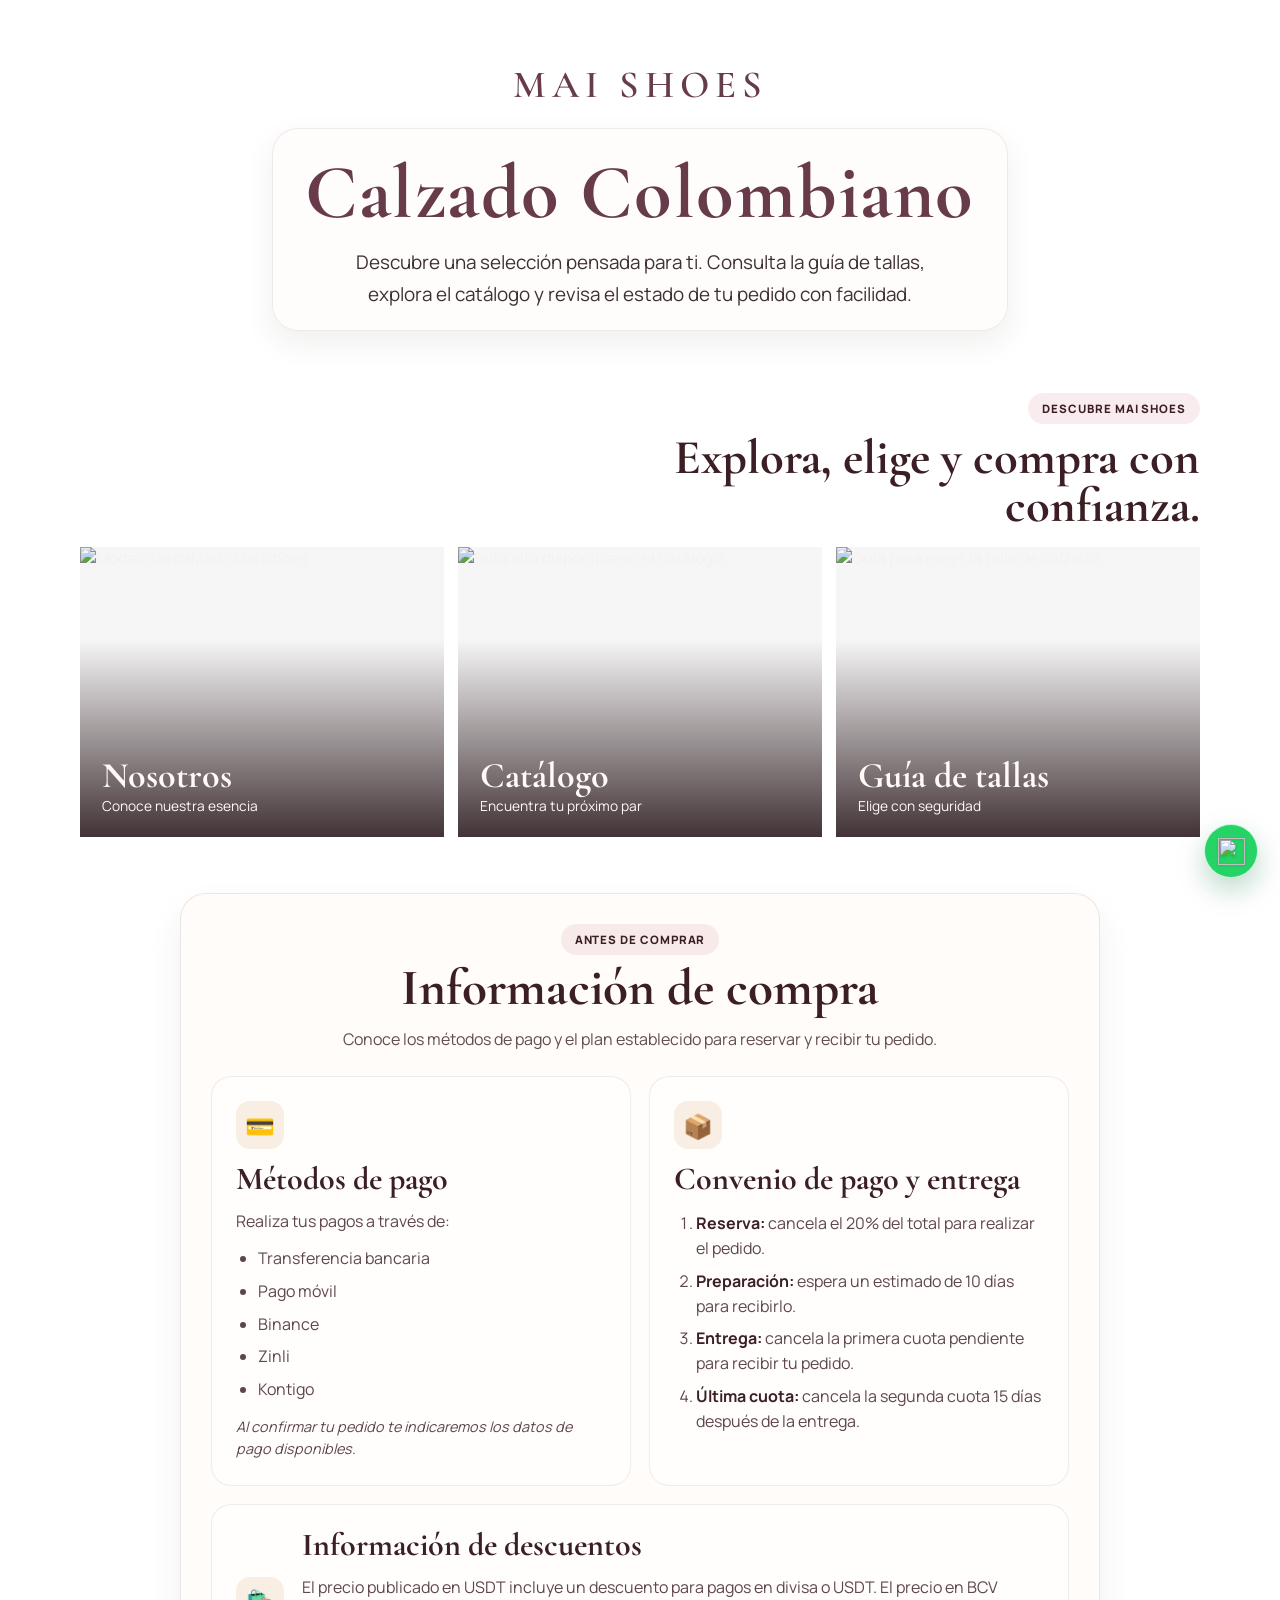
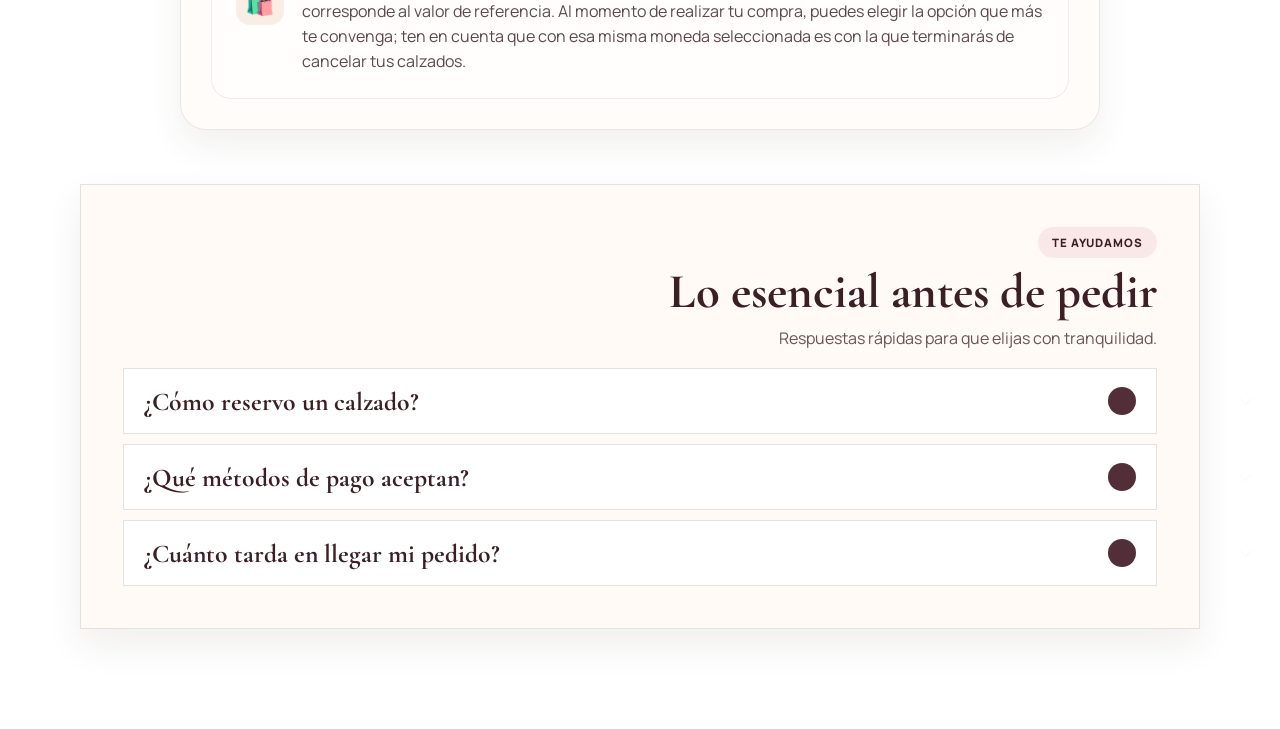
==== index.html @ 78ba7b3e "se agrego otras seccion" ====
<!DOCTYPE html>
<html lang="es">
  <head>
    <meta charset="UTF-8" />
    <meta name="viewport" content="width=device-width, initial-scale=1.0" />
    <title>MaiShoes</title> 
    <link rel="icon" href="logo.png" type="image/png">
    <meta name="description" content="Catálogo elegante de tacones y zapatillas de dama." />
    <link rel="preconnect" href="https://fonts.googleapis.com" />
    <link rel="preconnect" href="https://fonts.gstatic.com" crossorigin />
    <link href="https://fonts.googleapis.com/css2?family=Cormorant+Garamond:wght@500;600;700&family=Manrope:wght@400;500;600;700&display=swap" rel="stylesheet" />
    <link rel="stylesheet" href="sytle.css" />
    <!-- Google Analytics -->
    <script async src="https://www.googletagmanager.com/gtag/js?id=G-YP39BJCR0T"></script>
    <script>
      window.dataLayer = window.dataLayer || [];
      function gtag(){dataLayer.push(arguments);}
      gtag('js', new Date());
      gtag('config', 'G-YP39BJCR0T');
    </script>
  </head>
  <body class="landing-body">
    <div class="landing-shell">
      <header class="topbar">
        <div class="brand">Mai Shoes</div>
      </header>

      <main class="home-main">
        <section class="hero-panel">
          <h1>Calzado Colombiano</h1>
          <p class="hero-copy">
            Descubre una selección pensada para ti. Consulta la guía de tallas, explora el catálogo
            y revisa el estado de tu pedido con facilidad.</p>
        </section>

        <section class="home-carousel-section" aria-labelledby="home-carousel-title">
          <div class="home-carousel-heading">
            <p class="eyebrow">Descubre Mai Shoes</p>
            <h2 id="home-carousel-title">Explora, elige y compra con confianza.</h2>
          </div>
          <div class="home-carousel" aria-label="Secciones principales">
            <a class="carousel-slide carousel-about" href="informacion.html">
              <img src="img/modelo-rihana-negra.jpg" alt="Modelo de calzado Mai Shoes" loading="lazy" />
              <span class="carousel-slide-content"><strong>Nosotros</strong><em>Conoce nuestra esencia</em></span>
            </a>
            <a class="carousel-slide carousel-catalog" href="catalogo.html">
              <img src="img/bota-alta-vino.jpg" alt="Bota alta disponible en el catálogo" loading="lazy" />
              <span class="carousel-slide-content"><strong>Catálogo</strong><em>Encuentra tu próximo par</em></span>
            </a>
            <a class="carousel-slide carousel-guide" href="guia-tallas.html">
              <img src="paso_1.jpg" alt="Guía para elegir la talla de calzado" loading="lazy" />
              <span class="carousel-slide-content"><strong>Guía de tallas</strong><em>Elige con seguridad</em></span>
            </a>
          </div>
        </section>

        <section class="purchase-info" aria-labelledby="purchase-info-title">
          <div class="purchase-info-heading">
            <p class="eyebrow">Antes de comprar</p>
            <h2 id="purchase-info-title">Información de compra</h2>
            <p>Conoce los métodos de pago y el plan establecido para reservar y recibir tu pedido.</p>
          </div>

          <div class="purchase-info-grid">
            <article class="purchase-info-card">
              <div class="info-icon" aria-hidden="true">💳</div>
              <h3>Métodos de pago</h3>
              <p>Realiza tus pagos a través de:</p>
              <ul>
                <li>Transferencia bancaria</li>
                <li>Pago móvil</li>
                <li>Binance</li>
                <li>Zinli</li>
                <li>Kontigo</li>
              </ul>
              <p class="info-note">Al confirmar tu pedido te indicaremos los datos de pago disponibles.</p>
            </article>

            <article class="purchase-info-card payment-plan-card">
              <div class="info-icon" aria-hidden="true">📦</div>
              <h3>Convenio de pago y entrega</h3>
              <ol class="payment-steps">
                <li><strong>Reserva:</strong> cancela el 20% del total para realizar el pedido.</li>
                <li><strong>Preparación:</strong> espera un estimado de 10 días para recibirlo.</li>
                <li><strong>Entrega:</strong> cancela la primera cuota pendiente para recibir tu pedido.</li>
                <li><strong>Última cuota:</strong> cancela la segunda cuota 15 días después de la entrega.</li>
              </ol>
            </article>

            <article class="purchase-info-card discount-info-card">
              <div class="info-icon" aria-hidden="true">🛍️</div>
              <div>
                <h3>Información de descuentos</h3>
                <p>El precio publicado en USDT incluye un descuento para pagos en divisa o USDT. El precio en BCV corresponde al valor de referencia. Al momento de realizar tu compra, puedes elegir la opción que más te convenga; ten en cuenta que con esa misma moneda seleccionada es con la que terminarás de cancelar tus calzados. </p>
              </div>
            </article>
          </div>
        </section>

        <section class="faq-section" aria-labelledby="faq-title">
          <div class="faq-heading">
            <p class="eyebrow">Te ayudamos</p>
            <h2 id="faq-title">Lo esencial antes de pedir</h2>
            <p>Respuestas rápidas para que elijas con tranquilidad.</p>
          </div>
          <div class="faq-list">
            <details>
              <summary>¿Cómo reservo un calzado?</summary>
              <p>Selecciona el modelo, color y talla que prefieras. Para confirmar el pedido se realiza una reserva del 20% del total.</p>
            </details>
            <details>
              <summary>¿Qué métodos de pago aceptan?</summary>
              <p>Contamos con transferencia bancaria, pago móvil, Binance, Zinli y Kontigo. Al confirmar tu pedido recibirás los datos disponibles.</p>
            </details>
            <details>
              <summary>¿Cuánto tarda en llegar mi pedido?</summary>
              <p>La preparación tiene un tiempo estimado de 10 días. Te acompañaremos durante el proceso hasta coordinar la entrega.</p>
            </details>
          </div>
        </section>
        
      </main>
    </div>
    <button class="whatsapp-float" type="button" title="WhatsApp: botón de muestra" aria-label="WhatsApp, botón de muestra"><img src="https://cdn.simpleicons.org/whatsapp/ffffff" alt="" /></button>
  </body>
</html>
---- sytle.css ----
:root {
  --primary: #1f3b4d;
  --text: #232323;
  --muted: #646464;
  --shadow: 0 18px 40px rgba(24, 32, 41, 0.08);
  --danger: #b91c1c;
}

* {
  box-sizing: border-box;
}

body {
  margin: 0;
  font-family: Arial, Helvetica, sans-serif;
  background: linear-gradient(180deg, #f8f4ef 0%, #f1e8de 100%);
  color: var(--text);
  position: relative;
}

.landing-body {
  background-image: url('fondo.jpg');
  background-repeat: repeat;
  background-size: 100% auto;
  background-attachment: fixed;
}

img {
  max-width: 100%;
  display: block;
}

button,
input,
textarea {
  font: inherit;
}

.catalog-shell,
.landing-page,
.landing-shell {
  max-width: 1400px;
  margin: 0 auto;
  padding: 32px 20px 60px;
  position: relative;
  z-index: 1;
}

.topbar {
  display: flex;
  justify-content: center;
  align-items: center;
  padding: 30px 20px 10px;
}

.brand {
  font-family: 'Cormorant Garamond', serif;
  font-size: clamp(2.1rem, 3vw, 3rem);
  letter-spacing: 0.08em;
  color: var(--primary);
  text-transform: uppercase;
}

.home-main {
  display: flex;
  flex-direction: column;
  align-items: center;
  padding: 10px 20px 40px;
}

.hero-panel {
  max-width: 760px;
  text-align: center;
  margin-bottom: 18px;
  padding: 28px 32px 20px;
  background: rgba(255, 250, 246, 0.48);
  border: 1px solid rgba(124, 89, 82, 0.12);
  border-radius: 26px;
  backdrop-filter: blur(2px);
  box-shadow: 0 12px 30px rgba(70, 49, 41, 0.08);
}

.eyebrow {
  display: inline-block;
  margin: 0 0 10px;
  padding: 8px 16px;
  border-radius: 999px;
  background: rgba(215, 168, 110, 0.16);
  color: var(--primary);
  font-size: 0.72rem;
  letter-spacing: 0.08em;
  text-transform: uppercase;
  font-weight: 700;
}

.hero-panel h1 {
  margin: 0;
  font-family: 'Cormorant Garamond', serif;
  font-size: clamp(3rem, 6vw, 5rem);
  line-height: 0.95;
  letter-spacing: 0.02em;
  color: #3b1f24;
  text-shadow: 0 2px 10px rgba(255, 255, 255, 0.5);
}

.hero-copy {
  margin: 16px auto 0;
  max-width: 620px;
  font-size: 1.18rem;
  line-height: 1.7;
  color: rgba(42, 25, 27, 0.9);
  text-shadow: 0 1px 7px rgba(255, 255, 255, 0.55);
}

.home-carousel-section,
.faq-section {
  width: min(100%, 1120px);
  margin-top: 44px;
}

.home-carousel-heading,
.faq-heading {
  display: flex;
  align-items: flex-end;
  flex-direction: column;
  gap: 10px;
  margin-bottom: 18px;
}

.home-carousel-heading .eyebrow,
.faq-heading .eyebrow {
  margin-bottom: 0;
  align-self: flex-end;
  text-align: right;
}

.home-carousel-heading h2,
.faq-heading h2 {
  margin: 0;
  color: #3b1f24;
  font-family: 'Cormorant Garamond', serif;
  font-size: clamp(2rem, 3.8vw, 3.25rem);
  line-height: 0.98;
  text-align: right;
  max-width: 610px;
}

.home-carousel {
  display: grid;
  grid-auto-columns: minmax(280px, 1fr);
  grid-auto-flow: column;
  gap: 14px;
  overflow-x: auto;
  overscroll-behavior-inline: contain;
  padding-bottom: 10px;
  scroll-snap-type: inline mandatory;
  scrollbar-width: thin;
  scrollbar-color: #8d6265 transparent;
}

.carousel-slide {
  position: relative;
  min-height: 290px;
  overflow: hidden;
  color: #fffaf6;
  scroll-snap-align: start;
  text-decoration: none;
}

.carousel-slide::after {
  position: absolute;
  inset: 0;
  background: linear-gradient(0deg, rgba(34, 17, 21, 0.86), rgba(34, 17, 21, 0.04) 68%);
  content: "";
}

.carousel-slide img {
  width: 100%;
  height: 100%;
  position: absolute;
  inset: 0;
  object-fit: cover;
  transition: transform 0.35s ease;
}

.carousel-slide:hover img {
  transform: scale(1.05);
}

.carousel-slide-content {
  position: absolute;
  right: 22px;
  bottom: 22px;
  left: 22px;
  z-index: 1;
  display: grid;
  gap: 4px;
}

.carousel-slide-content small {
  color: #edc8c4;
  font-size: 0.72rem;
  font-weight: 700;
  letter-spacing: 0.12em;
}

.carousel-slide-content strong {
  font-family: 'Cormorant Garamond', serif;
  font-size: 2.25rem;
  line-height: 0.9;
}

.carousel-slide-content em {
  font-size: 0.86rem;
  font-style: normal;
}

.home-grid {
  display: grid;
  grid-template-columns: repeat(2, minmax(240px, 340px));
  gap: 30px;
  justify-content: center;
  align-items: stretch;
  width: 100%;
  margin-top: 18px;
}

.home-card {
  display: flex;
  flex-direction: column;
  justify-content: center;
  align-items: center;
  text-align: center;
  min-height: 360px;
  padding: 34px 24px;
  border-radius: 30px;
  border: 1px solid rgba(92, 74, 67, 0.1);
  box-shadow: 0 18px 36px rgba(73, 52, 39, 0.08);
  color: #3b1f24;
  text-decoration: none;
  transition: transform 0.22s ease, box-shadow 0.22s ease, border-color 0.22s ease;
  position: relative;
  overflow: hidden;
}

.home-card:hover {
  transform: translateY(-3px);
  box-shadow: 0 18px 38px rgba(73, 52, 39, 0.12);
  border-color: rgba(92, 74, 67, 0.18);
}

.home-card::before {
  content: "";
  position: absolute;
  inset: 0;
  background: linear-gradient(180deg, rgba(255,255,255,0.16), rgba(255,255,255,0.02));
}

.home-card > * {
  position: relative;
  z-index: 1;
}

.catalog-card {
  background: linear-gradient(135deg, rgba(244, 232, 220, 0.9), rgba(252, 247, 243, 0.95));
}

.guide-card {
  background: linear-gradient(135deg, rgba(245, 220, 222, 0.96), rgba(230, 201, 200, 0.94));
  border-color: rgba(59, 31, 36, 0.18);
  box-shadow: 0 18px 36px rgba(59, 31, 36, 0.1);
}

.card-art {
  width: 82px;
  height: 82px;
  display: grid;
  place-items: center;
  border-radius: 20px;
  margin-bottom: 18px;
  background: rgba(255, 255, 255, 0.52);
  border: 1px solid rgba(59, 31, 36, 0.12);
  font-size: 2.8rem;
  line-height: 1;
  color: #3b1f24;
}

.home-card.guide-card,
.home-card.guide-card h2,
.home-card.guide-card p,
.home-card.guide-card .card-art {
  color: #3b1f24;
}

.home-card h2 {
  margin: 0;
  font-size: clamp(2.2rem, 3vw, 3.2rem);
  line-height: 1.05;
  font-family: 'Cormorant Garamond', serif;
  letter-spacing: 0.04em;
  text-align: center;
  color: #3b1f24;
}

.home-card p {
  margin: 12px 0 0;
  max-width: 240px;
  font-size: 1.02rem;
  line-height: 1.6;
  color: rgba(59, 31, 36, 0.82);
  text-shadow: 0 1px 3px rgba(255, 255, 255, 0.35);
}

.purchase-info {
  width: min(100%, 920px);
  margin-top: 46px;
  padding: 30px;
  border: 1px solid rgba(92, 74, 67, 0.12);
  border-radius: 26px;
  background: rgba(255, 250, 246, 0.58);
  box-shadow: 0 16px 34px rgba(73, 52, 39, 0.07);
}

.faq-section {
  margin-top: 54px;
  padding: clamp(24px, 4vw, 42px);
  background: #fffaf6;
  border: 1px solid rgba(59, 31, 36, 0.12);
  box-shadow: 0 16px 34px rgba(73, 52, 39, 0.08);
}

.faq-heading {
  align-items: flex-end;
}

.faq-heading > p:last-child {
  max-width: 610px;
  margin: 0;
  text-align: right;
  color: rgba(59, 31, 36, 0.76);
  line-height: 1.55;
}

.faq-list {
  display: grid;
  gap: 10px;
}

.faq-list details {
  border: 1px solid rgba(59, 31, 36, 0.13);
  background: #fff;
  padding: 0 20px;
}

.faq-list summary {
  display: flex;
  align-items: center;
  justify-content: space-between;
  gap: 20px;
  cursor: pointer;
  color: #3b1f24;
  font-family: 'Cormorant Garamond', serif;
  font-size: clamp(1.35rem, 2vw, 1.7rem);
  font-weight: 700;
  list-style: none;
  min-height: 64px;
  padding: 14px 0;
}

.faq-list summary::-webkit-details-marker {
  display: none;
}

.faq-list summary::after {
  width: 28px;
  height: 28px;
  border-radius: 50%;
  background: #522f38;
  color: #fffaf6;
  content: "";
  flex: 0 0 28px;
  position: relative;
}

.faq-list summary::before {
  position: absolute;
  right: 30px;
  width: 7px;
  height: 7px;
  border-right: 2px solid #fffaf6;
  border-bottom: 2px solid #fffaf6;
  content: "";
  transform: translateY(-2px) rotate(45deg);
  transition: transform 0.2s ease;
}

.faq-list details[open] summary::before {
  transform: translateY(2px) rotate(225deg);
}

.faq-list p {
  max-width: 740px;
  margin: 0 42px 18px 0;
  color: rgba(59, 31, 36, 0.8);
  line-height: 1.65;
}

.purchase-info-heading {
  text-align: center;
}

.purchase-info-heading .eyebrow {
  margin-bottom: 8px;
}

.purchase-info-heading h2 {
  margin: 0;
  color: #3b1f24;
  font-family: 'Cormorant Garamond', serif;
  font-size: clamp(2.2rem, 4vw, 3.2rem);
  line-height: 1;
}

.purchase-info-heading > p:last-child {
  max-width: 620px;
  margin: 12px auto 0;
  color: rgba(59, 31, 36, 0.8);
  line-height: 1.6;
}

.purchase-info-grid {
  display: grid;
  grid-template-columns: repeat(2, minmax(0, 1fr));
  gap: 18px;
  margin-top: 24px;
}

.purchase-info-card {
  padding: 24px;
  border: 1px solid rgba(92, 74, 67, 0.1);
  border-radius: 20px;
  background: rgba(255, 255, 255, 0.65);
}

.discount-info-card {
  grid-column: 1 / -1;
  display: flex;
  align-items: center;
  gap: 18px;
  background: rgba(255, 255, 255, 0.65);
  border-color: rgba(92, 74, 67, 0.1);
}

.discount-info-card .info-icon {
  flex: 0 0 48px;
  margin-bottom: 0;
}

.info-icon {
  width: 48px;
  height: 48px;
  display: grid;
  place-items: center;
  margin-bottom: 14px;
  border-radius: 14px;
  background: rgba(215, 168, 110, 0.18);
  font-size: 1.5rem;
}

.purchase-info-card h3 {
  margin: 0;
  color: #3b1f24;
  font-family: 'Cormorant Garamond', serif;
  font-size: 2rem;
  line-height: 1;
}

.purchase-info-card p,
.purchase-info-card li {
  color: rgba(59, 31, 36, 0.82);
  line-height: 1.55;
}

.purchase-info-card p {
  margin: 14px 0 0;
}

.purchase-info-card ul,
.payment-steps {
  margin: 12px 0 0;
  padding-left: 22px;
}

.purchase-info-card li + li {
  margin-top: 8px;
}

.info-note {
  font-size: 0.9rem;
  font-style: italic;
}

.payment-steps {
  margin-top: 16px;
}

.payment-steps strong {
  color: #3b1f24;
}

@media (max-width: 640px) {
  .landing-shell {
    padding-top: 18px;
    padding-left: 16px;
    padding-right: 16px;
  }

  .topbar {
    padding-top: 12px;
  }

  .brand {
    font-size: clamp(1.8rem, 6vw, 2.4rem);
  }

  .hero-panel {
    margin-bottom: 12px;
    padding: 20px 16px 18px;
  }

  .hero-panel h1 {
    font-size: clamp(2.5rem, 11vw, 3.5rem);
  }

  .hero-copy {
    font-size: 0.98rem;
    line-height: 1.6;
  }

  .home-carousel-section,
  .faq-section {
    margin-top: 32px;
  }

  .home-carousel-heading,
  .faq-heading {
    align-items: flex-end;
    flex-direction: column;
  }

  .home-carousel-heading h2,
  .faq-heading h2 {
    text-align: right;
  }

  .faq-heading > p:last-child {
    text-align: right;
  }

  .faq-section {
    padding: 22px 16px;
  }

  .faq-list details {
    padding: 0 14px;
  }

  .home-carousel {
    grid-auto-columns: minmax(260px, 82vw);
  }

  .carousel-slide {
    min-height: 245px;
  }

  .home-grid {
    grid-template-columns: 1fr;
    gap: 18px;
  }

  .home-card {
    min-height: 260px;
    padding: 22px 18px;
  }

  .card-art {
    width: 66px;
    height: 66px;
    font-size: 2.1rem;
  }

  .home-card h2 {
    font-size: clamp(1.9rem, 7vw, 2.5rem);
  }

  .home-card p {
    max-width: 220px;
    font-size: 0.92rem;
  }

  .purchase-info {
    margin-top: 30px;
    padding: 22px 16px;
  }

  .purchase-info-grid {
    grid-template-columns: 1fr;
  }

  .purchase-info-card {
    padding: 20px;
  }

  .discount-info-card {
    display: block;
  }

  .discount-info-card .info-icon {
    margin-bottom: 14px;
  }
}

.detail-body {
  background: linear-gradient(180deg, #fdf6f2 0%, #f5ece5 100%);
  color: #2f1c22;
}

.detail-page {
  max-width: 1280px;
  margin: 0 auto;
  padding: 28px 22px 64px;
}

.detail-header {
  margin-bottom: 28px;
}

.detail-layout {
  display: grid;
  grid-template-columns: minmax(0, 1.2fr) minmax(360px, 0.9fr);
  gap: 26px;
  align-items: start;
}

.gallery-panel,
.detail-panel,
.info-card {
  background: rgba(255, 255, 255, 0.72);
  border: 1px solid rgba(77, 48, 53, 0.08);
  border-radius: 30px;
  box-shadow: 0 22px 48px rgba(74, 52, 43, 0.08);
}

.gallery-panel {
  padding: 24px;
}

.detail-kicker,
.mini-label,
.detail-badge {
  display: inline-flex;
  align-items: center;
  justify-content: center;
  padding: 7px 12px;
  border-radius: 999px;
  background: rgba(207, 132, 149, 0.12);
  color: #6b4048;
  font-size: 0.7rem;
  font-weight: 800;
  letter-spacing: 0.08em;
  text-transform: uppercase;
}

.main-image-wrap {
  margin-top: 18px;
  border-radius: 26px;
  overflow: hidden;
  border: 1px solid rgba(74, 52, 43, 0.08);
  background: linear-gradient(135deg, #f7e9e7 0%, #f0ede8 100%);
}

#mainImage {
  width: 100%;
  height: min(68vh, 660px);
  object-fit: cover;
  display: block;
}

.thumbs {
  display: grid;
  grid-template-columns: repeat(4, minmax(0, 1fr));
  gap: 12px;
  margin-top: 18px;
}

.thumb {
  padding: 0;
  border: 1px solid rgba(77, 48, 53, 0.12);
  background: rgba(255, 255, 255, 0.6);
  border-radius: 16px;
  overflow: hidden;
  cursor: pointer;
  transition: transform 0.2s ease, border-color 0.2s ease, box-shadow 0.2s ease;
}

.thumb:hover,
.thumb.active {
  transform: translateY(-2px);
  border-color: rgba(74, 52, 43, 0.4);
  box-shadow: 0 12px 22px rgba(74, 52, 43, 0.08);
}

.thumb img {
  width: 100%;
  height: 110px;
  object-fit: cover;
  display: block;
}

.detail-panel {
  padding: 26px 24px 22px;
}

.detail-side-top {
  display: flex;
  align-items: center;
  justify-content: space-between;
  gap: 12px;
  margin-bottom: 10px;
}

.detail-price-row {
  display: flex;
  align-items: center;
  gap: 10px;
  flex-wrap: wrap;
  justify-content: flex-end;
}

.price-tag {
  font-family: 'Cormorant Garamond', serif;
  font-size: clamp(2rem, 4vw, 3rem);
  line-height: 1;
  letter-spacing: 0.02em;
  color: #2f1c22;
}

.fit-pill {
  display: inline-flex;
  align-items: center;
  padding: 8px 12px;
  border-radius: 999px;
  background: rgba(84, 109, 122, 0.08);
  color: #304a57;
  font-size: 0.72rem;
  font-weight: 800;
  letter-spacing: 0.06em;
  text-transform: uppercase;
}

.detail-panel h1 {
  margin: 16px 0 0;
  font-family: 'Cormorant Garamond', serif;
  font-size: clamp(2.6rem, 5vw, 4rem);
  line-height: 0.95;
  letter-spacing: 0.02em;
  color: #3b1f24;
}

.detail-summary {
  margin: 16px 0 18px;
  color: #5f3741;
  line-height: 1.7;
  font-size: 1.02rem;
}

.detail-specs {
  display: grid;
  grid-template-columns: repeat(2, minmax(0, 1fr));
  gap: 10px;
  margin: 0 0 18px;
}

.spec-item {
  display: grid;
  gap: 6px;
  padding: 12px 14px;
  border-radius: 16px;
  background: linear-gradient(180deg, rgba(253, 248, 246, 0.96), rgba(247, 236, 229, 0.92));
  border: 1px solid rgba(67, 46, 49, 0.08);
}

.spec-item span {
  color: #7a5562;
  font-size: 0.68rem;
  font-weight: 800;
  letter-spacing: 0.08em;
  text-transform: uppercase;
}

.spec-item strong {
  color: #301f25;
  font-size: 0.96rem;
  font-weight: 700;
}

.detail-group {
  margin-top: 22px;
}

.detail-group h2 {
  margin: 0 0 12px;
  font-family: 'Cormorant Garamond', serif;
  font-size: clamp(1.7rem, 2.4vw, 2.2rem);
  line-height: 1.1;
  color: #3b1f24;
}

.compact-group {
  margin-top: 18px;
}

.availability {
  margin: 0;
  padding: 10px 12px;
  border-radius: 12px;
  background: rgba(84, 109, 122, 0.06);
  color: #385566;
  font-weight: 700;
}

.chip-list {
  display: flex;
  flex-wrap: wrap;
  gap: 10px;
}

.chip {
  border: 1px solid rgba(74, 52, 43, 0.12);
  background: rgba(255, 255, 255, 0.7);
  color: #312225;
  border-radius: 999px;
  padding: 9px 14px;
  font-weight: 800;
  cursor: pointer;
  transition: all 0.2s ease;
}

.chip.selected {
  background: rgba(212, 157, 168, 0.18);
  border-color: rgba(59, 31, 36, 0.25);
  box-shadow: inset 0 0 0 1px rgba(59, 31, 36, 0.05);
}

.color-chip {
  width: 34px;
  height: 34px;
  min-width: 34px;
  border-radius: 50%;
  padding: 0;
  border-width: 3px;
  box-shadow: 0 0 0 1px rgba(15, 23, 42, 0.14);
}

.detail-actions {
  display: flex;
  flex-wrap: wrap;
  gap: 12px;
  margin-top: 24px;
}

.button {
  display: inline-flex;
  align-items: center;
  justify-content: center;
  min-height: 48px;
  border: none;
  border-radius: 14px;
  font-weight: 800;
  text-decoration: none;
  cursor: pointer;
  transition: transform 0.18s ease, box-shadow 0.18s ease;
}

.button:hover {
  transform: translateY(-1px);
}

.button.primary {
  flex: 1;
  background: linear-gradient(135deg, #3a1d27 0%, #563341 100%);
  color: white;
  box-shadow: 0 16px 28px rgba(58, 29, 39, 0.18);
}

.button.ghost {
  flex: 0.9;
  background: rgba(255, 255, 255, 0.9);
  color: #3b1f24;
  border: 1px solid rgba(59, 31, 36, 0.12);
}

.detail-bottom {
  display: grid;
  grid-template-columns: repeat(3, minmax(0, 1fr));
  gap: 18px;
  margin-top: 26px;
}

.info-card {
  padding: 22px 20px;
}

.info-card-featured {
  background: linear-gradient(135deg, rgba(255,255,255,0.82), rgba(248, 232, 237, 0.78));
}

.info-card h3 {
  margin: 12px 0 10px;
  font-family: 'Cormorant Garamond', serif;
  font-size: clamp(1.8rem, 3vw, 2.6rem);
  line-height: 1.05;
  color: #3b1f24;
}

.info-card p {
  margin: 0;
  color: #5b3b42;
  line-height: 1.7;
}

.catalog-body {
  background: linear-gradient(180deg, #f9f3ee 0%, #f1e7dc 100%);
  color: var(--text);
}

.catalog-page {
  max-width: 1380px;
  margin: 0 auto;
  padding: 24px 20px 60px;
}

.catalog-header {
  display: flex;
  flex-direction: column;
  align-items: center;
  gap: 14px;
  margin-bottom: 28px;
}

.brand-inline {
  font-family: 'Cormorant Garamond', serif;
  font-size: clamp(2.1rem, 4vw, 3.1rem);
  letter-spacing: 0.08em;
  color: var(--primary);
  text-transform: uppercase;
}

.top-nav {
  display: flex;
  justify-content: center;
  flex-wrap: wrap;
  gap: 14px;
  padding: 10px 18px;
  border-radius: 999px;
  background: rgba(255, 255, 255, 0.7);
  border: 1px solid rgba(31, 59, 77, 0.08);
  box-shadow: 0 10px 24px rgba(31, 59, 77, 0.06);
}

.top-nav a {
  text-decoration: none;
  color: var(--primary);
  font-weight: 700;
  padding: 6px 12px;
  border-radius: 999px;
  transition: background 0.2s ease;
}

.top-nav a:hover,
.top-nav a.active {
  background: rgba(31, 59, 77, 0.08);
}

.catalog-title-wrap {
  text-align: center;
}

.eyebrow {
  display: inline-block;
  background: rgba(215, 168, 110, 0.16);
  color: var(--primary);
  padding: 8px 14px;
  border-radius: 999px;
  font-size: 0.72rem;
  letter-spacing: 0.08em;
  text-transform: uppercase;
  font-weight: 700;
}

h1 {
  margin: 18px 0 2px;
  color: var(--primary);
  font-size: clamp(2.2rem, 4vw, 3.6rem);
}

.catalog-layout {
  display: grid;
  grid-template-columns: minmax(0, 1.7fr) minmax(300px, 0.95fr);
  gap: 24px;
}

.catalog-panel,
.summary-box,
.guide-card,
.hero-box {
  background: rgba(255, 255, 255, 0.78);
  border: 1px solid rgba(31, 59, 77, 0.08);
  border-radius: 24px;
  box-shadow: var(--shadow);
}

.catalog-panel {
  padding: 20px;
}

.toolbar {
  display: flex;
  justify-content: space-between;
  align-items: end;
  gap: 18px;
  background: rgba(31, 59, 77, 0.04);
  border: 1px solid rgba(31, 59, 77, 0.06);
  border-radius: 18px;
  padding: 18px 20px;
  margin-bottom: 22px;
}

.search-box {
  display: flex;
  flex: 1;
  flex-direction: column;
  gap: 8px;
}

.search-box label,
.selection-block label,
.qty-box label,
.field label {
  color: var(--primary);
  font-size: 0.78rem;
  font-weight: 700;
  letter-spacing: 0.03em;
  text-transform: uppercase;
}

.search-box input,
.qty-box input,
.field input,
.field textarea {
  width: 100%;
  border: 1px solid rgba(31, 59, 77, 0.12);
  border-radius: 12px;
  padding: 12px 14px;
  background: white;
  color: var(--text);
}

.badge {
  background: var(--primary);
  color: white;
  padding: 10px 14px;
  border-radius: 999px;
  font-size: 0.8rem;
  font-weight: 700;
  white-space: nowrap;
}

.products-grid {
  display: grid;
  grid-template-columns: repeat(2, minmax(0, 1fr));
  gap: 18px;
}

.select-card {
  background: #fff;
  border: 1px solid rgba(31, 59, 77, 0.08);
  border-radius: 22px;
  overflow: hidden;
  cursor: pointer;
  box-shadow: 0 16px 34px rgba(31, 59, 77, 0.06);
  transition: transform 0.2s ease, box-shadow 0.2s ease, border-color 0.2s ease;
}

.select-card:hover,
.select-card.active {
  border-color: rgba(31, 59, 77, 0.18);
  transform: translateY(-4px);
  box-shadow: 0 20px 36px rgba(31, 59, 77, 0.1);
}

.select-card img {
  width: 100%;
  height: 180px;
  object-fit: contain;
  padding: 12px 12px 0;
  background: linear-gradient(135deg, #f9f3ee, #e9d9d0);
}

.select-card .content {
  padding: 16px 16px 18px;
}

.card-header-row {
  display: flex;
  align-items: flex-start;
  justify-content: space-between;
  gap: 12px;
  margin-bottom: 10px;
}

.name {
  margin: 0;
  color: var(--primary);
  font-size: 1.19rem;
  line-height: 1.2;
}

.new-badge {
  flex-shrink: 0;
  display: inline-flex;
  align-items: center;
  padding: 5px 10px;
  border-radius: 999px;
  background: #b3633d;
  color: #fffaf6;
  font-size: 0.72rem;
  font-weight: 800;
  text-transform: uppercase;
  letter-spacing: 0.06em;
  box-shadow: 0 8px 18px rgba(31, 59, 77, 0.14);
}

.card-badges {
  display: flex;
  flex-wrap: wrap;
  justify-content: flex-end;
  gap: 6px;
}

.availability-badge,
.variant-empty {
  display: inline-flex;
  align-items: center;
  padding: 5px 9px;
  border-radius: 999px;
  font-size: 0.7rem;
  font-weight: 700;
}

.availability-badge.available {
  color: #17623b;
  background: #e7f5ea;
}

.availability-badge.unavailable,
.variant-empty,
.stock-status.unavailable {
  color: #9f1d1d;
  background: #fff0f0;
}

.select-button:disabled,
.primary-button:disabled {
  cursor: not-allowed;
  opacity: 0.55;
}

.admin-page {
  max-width: 1100px;
  margin: 0 auto;
  padding: 32px 20px 60px;
}

.admin-login {
  width: min(100%, 420px);
  margin: 8vh auto;
  padding: 28px;
  background: rgba(255, 255, 255, 0.88);
  border: 1px solid rgba(31, 59, 77, 0.1);
  border-radius: 12px;
  box-shadow: var(--shadow);
}

.admin-login h1,
.admin-header h1 {
  margin: 0;
  color: var(--primary);
}

.admin-login-form,
.admin-field,
.admin-options {
  display: grid;
  gap: 9px;
}

.admin-login-form {
  margin-top: 20px;
}

.admin-login-form label,
.admin-field,
.admin-options strong {
  color: var(--primary);
  font-size: 0.84rem;
  font-weight: 700;
}

.admin-login-form input,
.admin-field input[type="number"] {
  width: 100%;
  margin-top: 5px;
  padding: 10px 12px;
  border: 1px solid rgba(31, 59, 77, 0.18);
  border-radius: 8px;
  background: #fff;
}

.admin-error {
  min-height: 1.2em;
  margin: 0;
  color: var(--danger);
}

.admin-header,
.admin-header-actions,
.admin-product-title,
.admin-actions {
  display: flex;
  align-items: center;
  gap: 12px;
}

.admin-header,
.admin-product-title {
  justify-content: space-between;
}

.admin-header {
  margin-bottom: 24px;
}

.admin-header p {
  margin: 6px 0 0;
  color: var(--muted);
}

.admin-products {
  display: grid;
  gap: 16px;
}

.admin-product {
  padding: 20px;
  background: rgba(255, 255, 255, 0.84);
  border: 1px solid rgba(31, 59, 77, 0.1);
  border-radius: 12px;
  box-shadow: var(--shadow);
}

.admin-product h2 {
  margin: 0;
  color: var(--primary);
  font-size: 1.25rem;
}

.admin-product-grid {
  display: grid;
  grid-template-columns: repeat(2, minmax(0, 1fr));
  gap: 16px;
  margin-top: 16px;
}

.admin-checks {
  display: flex;
  flex-wrap: wrap;
  gap: 8px;
}

.admin-checks label,
.admin-product-title label {
  color: var(--text);
  font-size: 0.9rem;
  font-weight: 400;
}

.admin-actions {
  justify-content: flex-end;
  margin-top: 18px;
}

.admin-save,
.admin-reset {
  border: 0;
  border-radius: 8px;
  padding: 10px 14px;
  font-weight: 700;
  cursor: pointer;
}

.admin-save {
  color: #fff;
  background: var(--primary);
}

.admin-reset {
  color: var(--primary);
  background: #e7edf0;
}

.admin-message {
  min-height: 1.25em;
  margin: 0 0 12px;
  color: #17623b;
  font-weight: 700;
}

.info-page-body {
  min-height: 100vh;
  background: #f7f1ea;
}

.info-page {
  width: min(1180px, calc(100% - 40px));
  margin: 0 auto;
  padding: 28px 0 72px;
}

.info-header {
  display: flex;
  align-items: center;
  justify-content: space-between;
  gap: 20px;
  padding-bottom: 30px;
}

.info-header .brand-inline {
  text-decoration: none;
}

.about-hero {
  display: grid;
  grid-template-columns: minmax(0, 0.94fr) minmax(320px, 1.06fr);
  align-items: stretch;
  overflow: hidden;
  background: #fffaf6;
  border: 1px solid rgba(59, 31, 36, 0.1);
  box-shadow: 0 20px 48px rgba(73, 52, 39, 0.1);
}

.about-hero-copy {
  display: flex;
  flex-direction: column;
  justify-content: center;
  padding: clamp(32px, 6vw, 76px);
}

.about-hero-copy .eyebrow,
.social-section .eyebrow,
.location-copy .eyebrow {
  margin-bottom: 14px;
}

.about-hero h1,
.social-section h2,
.location-section h2 {
  margin: 0;
  color: #3b1f24;
  font-family: 'Cormorant Garamond', serif;
  font-size: clamp(2.5rem, 5vw, 4.4rem);
  line-height: 0.96;
}

.about-hero-copy > p:not(.eyebrow),
.location-copy > p:not(.eyebrow) {
  margin: 20px 0 0;
  color: rgba(59, 31, 36, 0.82);
  line-height: 1.7;
}

.about-highlights {
  display: flex;
  flex-wrap: wrap;
  gap: 8px;
  margin-top: 28px;
}

.about-highlights span {
  padding: 8px 11px;
  border: 1px solid rgba(59, 31, 36, 0.16);
  color: #3b1f24;
  font-size: 0.78rem;
  font-weight: 700;
}

.about-hero-image {
  position: relative;
  min-height: 430px;
  margin: 0;
}

.about-hero-image img {
  width: 100%;
  height: 100%;
  object-fit: cover;
}

.about-hero-image figcaption {
  position: absolute;
  right: 16px;
  bottom: 16px;
  left: 16px;
  padding: 12px 14px;
  background: rgba(59, 31, 36, 0.86);
  color: #fffaf6;
  font-size: 0.86rem;
}

.location-section {
  display: grid;
  grid-template-columns: minmax(0, 0.85fr) minmax(0, 1.15fr);
  gap: 32px;
  align-items: center;
  margin-top: 44px;
  padding: clamp(28px, 4vw, 48px);
  background: rgba(255, 250, 246, 0.7);
  border-top: 1px solid rgba(59, 31, 36, 0.12);
  border-bottom: 1px solid rgba(59, 31, 36, 0.12);
}

.location-section h2 {
  font-size: clamp(2.1rem, 3.6vw, 3.25rem);
}

.social-footer {
  display: flex;
  align-items: center;
  justify-content: space-between;
  gap: 28px;
  margin-top: 44px;
  padding: 28px clamp(24px, 4vw, 48px);
  background: #522f38;
  border: 1px solid rgba(59, 31, 36, 0.2);
  color: #fffaf6;
}

.social-footer-brand span {
  display: block;
  font-family: 'Cormorant Garamond', serif;
  font-size: 2rem;
  font-weight: 700;
  line-height: 1;
  letter-spacing: 0.06em;
  text-transform: uppercase;
}

.social-footer-brand p {
  margin: 7px 0 0;
  color: rgba(255, 250, 246, 0.75);
  font-size: 0.87rem;
}

.social-buttons {
  display: flex;
  justify-content: flex-end;
  gap: 10px;
}

.social-button {
  display: grid;
  width: 58px;
  height: 58px;
  place-items: center;
  border: 1px solid rgba(255, 250, 246, 0.22);
  border-radius: 50%;
  background: rgba(255, 250, 246, 0.08);
  color: #fffaf6;
  cursor: pointer;
  transition: transform 0.2s ease, box-shadow 0.2s ease;
}

.social-button:hover {
  transform: translateY(-3px);
  background: #fffaf6;
  box-shadow: 0 9px 18px rgba(25, 10, 14, 0.2);
}

.social-button svg,
.whatsapp-float svg {
  width: 24px;
  height: 24px;
  fill: none;
  stroke: currentColor;
  stroke-linecap: round;
  stroke-linejoin: round;
  stroke-width: 1.8;
}

.social-button.instagram:hover { color: #c3466b; }
.social-button.tiktok:hover { color: #1b1b1b; }
.social-button.telegram:hover { color: #399bd4; }

.location-section {
  grid-template-columns: minmax(260px, 0.8fr) minmax(0, 1.2fr);
  background: #3b1f24;
}

.location-section h2,
.location-section .location-copy > p:not(.eyebrow) {
  color: #fffaf6;
}

.map-frame {
  min-height: 320px;
  overflow: hidden;
  border: 8px solid rgba(255, 250, 246, 0.14);
}

.map-frame iframe {
  display: block;
  width: 100%;
  height: 320px;
  border: 0;
}

.whatsapp-float {
  position: fixed;
  right: 22px;
  bottom: 22px;
  z-index: 20;
  display: grid;
  width: 54px;
  height: 54px;
  place-items: center;
  border: 1px solid rgba(255, 255, 255, 0.75);
  border-radius: 50%;
  background: #25d366;
  box-shadow: 0 12px 28px rgba(14, 117, 63, 0.28);
  color: #fff;
  cursor: pointer;
  transition: transform 0.22s ease, box-shadow 0.22s ease, background 0.22s ease;
}

.whatsapp-float::before {
  position: absolute;
  z-index: -1;
  width: 100%;
  height: 100%;
  border-radius: inherit;
  background: rgba(37, 211, 102, 0.2);
  content: "";
  animation: whatsapp-halo 3s ease-out infinite;
}

.whatsapp-float:hover {
  transform: translateY(-3px) scale(1.04);
  background: #1ebe5d;
  box-shadow: 0 16px 30px rgba(14, 117, 63, 0.35);
}

.whatsapp-float img {
  position: relative;
  width: 27px;
  height: 27px;
  filter: drop-shadow(0 1px 1px rgba(0, 0, 0, 0.12));
}

@keyframes whatsapp-halo {
  0%, 20% { opacity: 0; transform: scale(1); }
  35% { opacity: 0.55; }
  75%, 100% { opacity: 0; transform: scale(1.38); }
}

@media (prefers-reduced-motion: reduce) {
  .whatsapp-float::before {
    animation: none;
  }
}

@media (max-width: 760px) {
  .info-page {
    width: min(100% - 32px, 1180px);
    padding-top: 18px;
  }

  .info-header,
  .about-hero,
  .social-footer,
  .location-section {
    grid-template-columns: 1fr;
  }

  .info-header {
    align-items: flex-start;
    flex-direction: column;
  }

  .about-hero-image {
    min-height: 310px;
  }

  .social-buttons {
    justify-content: flex-start;
  }

  .social-footer {
    align-items: flex-start;
    flex-direction: column;
  }

  .social-button {
    width: 52px;
    height: 52px;
  }

  .whatsapp-float {
    right: 16px;
    bottom: 16px;
    width: 54px;
    height: 54px;
  }
}

@media (max-width: 640px) {
  .admin-header,
  .admin-product-title {
    align-items: flex-start;
    flex-direction: column;
  }

  .admin-product-grid {
    grid-template-columns: 1fr;
  }
}

.badge-mini {
  flex-shrink: 0;
  display: inline-flex;
  align-items: center;
  padding: 5px 9px;
  border-radius: 999px;
  background: rgba(215, 168, 110, 0.12);
  color: var(--primary);
  font-size: 0.7rem;
  font-weight: 700;
  text-transform: uppercase;
  letter-spacing: 0.04em;
}

.meta {
  margin-bottom: 12px;
}

.price-stack {
  display: flex;
  flex-direction: column;
  gap: 3px;
}

.price-old {
  color: rgba(31, 59, 77, 0.58);
  font-size: 0.82rem;
  text-decoration: line-through;
}

.price-discount {
  color: var(--primary);
  font-weight: 800;
  font-size: 1.18rem;
}

.select-card .price-old {
  text-decoration: none;
}

.info-block {
  margin-top: 12px;
}

.info-label {
  margin: 0 0 8px;
  color: var(--primary);
  font-size: 0.73rem;
  font-weight: 700;
  letter-spacing: 0.05em;
  text-transform: uppercase;
}

.color-list,
.talla-list {
  display: flex;
  flex-wrap: wrap;
  gap: 8px;
}

.color-pill {
  display: inline-flex;
  align-items: center;
  gap: 7px;
  background: rgba(31, 59, 77, 0.04);
  border: 1px solid rgba(31, 59, 77, 0.08);
  border-radius: 999px;
  padding: 6px 9px;
  color: var(--primary);
  font-size: 0.74rem;
}

.color-dot {
  width: 12px;
  height: 12px;
  border-radius: 50%;
  display: inline-block;
  border: 1px solid rgba(15, 23, 42, 0.12);
}

.talla-chip {
  min-width: 36px;
  padding: 7px 9px;
  border-radius: 10px;
  background: rgba(31, 59, 77, 0.05);
  color: var(--primary);
  text-align: center;
  font-size: 0.75rem;
  font-weight: 700;
}

.card-actions {
  display: flex;
  align-items: center;
  gap: 10px;
  margin-top: 16px;
}

.detail-link,
.select-button {
  display: inline-flex;
  align-items: center;
  justify-content: center;
  min-height: 42px;
  border-radius: 12px;
  border: none;
  text-decoration: none;
  font-weight: 700;
  cursor: pointer;
  transition: transform 0.18s ease, opacity 0.18s ease;
}

.detail-link {
  flex: 1;
  background: rgba(31, 59, 77, 0.06);
  color: var(--primary);
  padding: 10px 14px;
}

.select-button {
  flex: 1.1;
  background: var(--primary);
  color: white;
  padding: 10px 14px;
}

.select-button.selected {
  background: #845b40;
}

.detail-link:hover,
.select-button:hover {
  transform: translateY(-1px);
}

.selection-item {
  display: grid;
  gap: 7px;
  padding: 12px 0;
  border-bottom: 1px solid rgba(31, 59, 77, 0.08);
}

.selection-price {
  display: flex;
  justify-content: space-between;
  gap: 8px;
  color: var(--muted);
  font-size: 0.8rem;
}

.remove-item {
  width: fit-content;
  padding: 7px 10px;
  border: 1px solid rgba(185, 28, 28, 0.2);
  background: rgba(185, 28, 28, 0.04);
  color: var(--danger);
  border-radius: 10px;
  cursor: pointer;
}

.summary-panel {
  position: sticky;
  top: 16px;
  align-self: start;
}

.summary-box {
  padding: 20px;
}

.summary-box h2 {
  margin: 0 0 14px;
  color: var(--primary);
  font-size: 1.8rem;
}

.summary-box img {
  width: 100%;
  aspect-ratio: 1;
  object-fit: cover;
  border-radius: 18px;
  margin-bottom: 14px;
}

.summary-description {
  margin: 0 0 20px;
  color: var(--muted);
  line-height: 1.6;
}

.selection-block {
  margin-top: 18px;
}

.selection-block label {
  display: block;
  margin-bottom: 8px;
}

.chip-list {
  display: flex;
  flex-wrap: wrap;
  gap: 8px;
}

.chip {
  border: 1px solid rgba(31, 59, 77, 0.15);
  background: white;
  color: var(--primary);
  border-radius: 10px;
  padding: 8px 10px;
  font-weight: 700;
  cursor: pointer;
}

.chip.selected {
  background: rgba(31, 59, 77, 0.09);
  border-color: rgba(31, 59, 77, 0.2);
}

.color-chip {
  width: 32px;
  height: 32px;
  border-radius: 50%;
  padding: 0;
  border-width: 3px;
  box-shadow: 0 0 0 1px rgba(15, 23, 42, 0.15);
}

.sizes .chip {
  min-width: 48px;
}

.simulator-panel {
  position: sticky;
  top: 16px;
  align-self: start;
}

.simulator-card {
  background: linear-gradient(180deg, rgba(255,255,255,0.8), rgba(249,239,242,0.9));
  border: 1px solid rgba(59, 31, 36, 0.12);
  border-radius: 28px;
  padding: 20px;
  box-shadow: 0 20px 42px rgba(59, 31, 36, 0.08);
}

.mobile-simulator-toggle {
  display: none;
}

.simulator-details {
  display: contents;
}

.simulator-header {
  display: grid;
  gap: 12px;
  margin-bottom: 14px;
}

.currency-selector {
  display: grid;
  gap: 6px;
  color: #6a4d54;
  font-size: 0.78rem;
  font-weight: 700;
}

.currency-selector select {
  width: 100%;
  border: 1px solid rgba(59, 31, 36, 0.16);
  border-radius: 10px;
  padding: 10px 12px;
  color: #3b1f24;
  background: #fff;
  font: inherit;
}

.eyebrow-small {
  margin: 0;
  color: #3b1f24;
  font-size: 0.72rem;
  font-weight: 700;
  letter-spacing: 0.08em;
  text-transform: uppercase;
}

.simulator-totals {
  display: grid;
  grid-template-columns: repeat(2, minmax(0, 1fr));
  gap: 10px;
}

.sim-total-item {
  display: grid;
  gap: 5px;
  padding: 10px 12px;
  border-radius: 14px;
  background: rgba(255, 255, 255, 0.7);
  border: 1px solid rgba(59, 31, 36, 0.08);
}

.sim-total-item span {
  font-size: 0.74rem;
  color: #6a4d54;
  text-transform: uppercase;
  letter-spacing: 0.06em;
}

.sim-total-item strong {
  color: #3b1f24;
  font-size: 1rem;
}

.sim-total-item small,
.order-totals small {
  color: #6a4d54;
  font-size: 0.7rem;
}

.sim-total-item small b,
.order-totals small b {
  color: #b42318;
}

.simulacion-vacia {
  display: block;
  padding: 18px 14px;
  border: 1px dashed rgba(59, 31, 36, 0.18);
  border-radius: 14px;
  background: rgba(255, 255, 255, 0.35);
  color: #6a4d54;
  text-align: center;
  font-size: 0.9rem;
}

.simulacion-list {
  display: grid;
  gap: 10px;
}

.order-query {
  display: grid;
  gap: 10px;
  margin-top: 16px;
  padding-top: 16px;
  border-top: 1px solid rgba(59, 31, 36, 0.1);
}

.consult-order-button,
.order-query-fields button {
  border: 0;
  border-radius: 10px;
  padding: 10px 12px;
  background: #2563eb;
  color: #fff;
  font: inherit;
  font-size: 0.78rem;
  font-weight: 700;
  cursor: pointer;
}

.order-query-error {
  margin: 0;
  color: #b42318;
  font-size: 0.76rem;
  line-height: 1.4;
}

.sim-item {
  display: flex;
  align-items: center;
  gap: 10px;
  padding: 8px 10px;
  border-radius: 14px;
  background: rgba(255, 255, 255, 0.7);
  border: 1px solid rgba(59, 31, 36, 0.08);
}

.sim-item img {
  width: 52px;
  height: 52px;
  object-fit: cover;
  border-radius: 10px;
  flex-shrink: 0;
  background: linear-gradient(135deg, #f9f3ee, #edd7cd);
}

.sim-item-image-link {
  display: block;
  flex-shrink: 0;
  border-radius: 10px;
  outline: 2px solid transparent;
  transition: outline-color 0.2s ease, transform 0.2s ease;
}

.sim-item-image-link:hover,
.sim-item-image-link:focus-visible {
  outline-color: #2563eb;
  transform: scale(1.04);
}

.sim-item-copy {
  display: grid;
  gap: 4px;
  min-width: 0;
  flex: 1;
}

.sim-item-copy strong {
  color: #3b1f24;
  font-size: 0.82rem;
  line-height: 1.3;
}

.sim-item-variant {
  color: #6a4d54;
  font-size: 0.72rem;
}

.sim-item-prices {
  display: flex;
  align-items: center;
  gap: 8px;
  flex-wrap: wrap;
}

.sim-bcv {
  color: #6a4d54;
  font-size: 0.72rem;
}

.sim-divisa {
  color: #b42318;
  font-size: 0.72rem;
  font-weight: 700;
}

.sim-remove {
  border: 1px solid rgba(180, 35, 24, 0.18);
  background: rgba(180, 35, 24, 0.05);
  color: #b42318;
  border-radius: 999px;
  padding: 6px 9px;
  font-size: 0.68rem;
  cursor: pointer;
}

.simulator-box h3 {
  margin: 0 0 12px;
  color: var(--primary);
}

.sim-row {
  display: flex;
  justify-content: space-between;
  align-items: center;
  gap: 12px;
  padding: 8px 0;
  border-bottom: 1px solid rgba(31, 59, 77, 0.08);
  color: var(--muted);
}

.sim-row.total {
  margin-top: 4px;
  padding-top: 12px;
  border-bottom: 0;
  color: var(--primary);
  font-weight: 800;
}

.sim-row strong {
  color: var(--primary);
}

.qty-box {
  margin-top: 16px;
}

.qty-box input {
  margin-top: 8px;
}

.button {
  display: inline-flex;
  align-items: center;
  justify-content: center;
  width: 100%;
  padding: 12px 16px;
  margin-top: 18px;
  border: none;
  border-radius: 12px;
  background: var(--primary);
  color: white;
  text-decoration: none;
  font-weight: 700;
  cursor: pointer;
}

.button.secondary {
  background: white;
  color: var(--primary);
  border: 1px solid rgba(31, 59, 77, 0.15);
}

.consulta-form {
  margin-top: 18px;
  display: grid;
  gap: 12px;
}

.consulta-form.hidden {
  display: none;
}

.field {
  display: grid;
  gap: 8px;
}

.field textarea {
  resize: vertical;
}

.landing-page {
  display: flex;
  align-items: center;
  justify-content: center;
  min-height: 100vh;
}

.hero-box {
  max-width: 760px;
  padding: 36px 30px;
  text-align: center;
}

.hero-box h1 {
  margin-bottom: 16px;
}

.hero-box p {
  color: var(--muted);
  font-size: 1.1rem;
  line-height: 1.7;
  margin: 0 0 22px;
}

.hero-actions {
  display: flex;
  justify-content: center;
  gap: 12px;
  flex-wrap: wrap;
}

.hero-actions .button {
  width: auto;
  min-width: 180px;
  margin-top: 0;
}

.guide-body {
  background: linear-gradient(180deg, #fffaf9 0%, #f7efe8 100%);
  font-family: 'Manrope', sans-serif;
}

.guide-page {
  max-width: 1200px;
  margin: 0 auto;
  padding: 32px 20px 60px;
}

.guide-header {
  position: relative;
  text-align: center;
  margin-bottom: 32px;
  padding-top: 12px;
}

.brand-inline {
  font-family: 'Cormorant Garamond', serif;
  font-size: clamp(2.1rem, 3vw, 3rem);
  letter-spacing: 0.1em;
  text-transform: uppercase;
  color: #3b1f24;
}

.guide-return-wrap {
  position: absolute;
  left: 0;
  top: 18px;
  display: flex;
  align-items: center;
}

.guide-back {
  width: auto;
  min-width: 128px;
  margin-top: 0;
  padding: 10px 18px;
  border-radius: 999px;
  background: linear-gradient(135deg, #f7e4e8 0%, #f2d9e0 100%);
  color: #3b1f24;
  border: 1px solid rgba(59, 31, 36, 0.08);
  box-shadow: 0 10px 18px rgba(59, 31, 36, 0.08);
}

.guide-header h1 {
  margin: 18px 0 0;
  font-family: 'Cormorant Garamond', serif;
  font-size: clamp(2.6rem, 5vw, 4.2rem);
  letter-spacing: 0.03em;
  color: #3b1f24;
}

.guide-layout {
  display: grid;
  gap: 24px;
}

.guide-card {
  padding: 28px;
  background: rgba(255, 255, 255, 0.76);
  border: 1px solid rgba(59, 31, 36, 0.12);
  border-radius: 28px;
  box-shadow: 0 20px 42px rgba(59, 31, 36, 0.08);
}

.guide-card h2 {
  margin: 0 0 18px;
  font-family: 'Cormorant Garamond', serif;
  font-size: clamp(2rem, 3vw, 2.7rem);
  line-height: 1.1;
  color: #3b1f24;
}

.table-title,
.guide-cta {
  text-align: center;
}

.guide-intro {
  margin-bottom: 22px;
}

.eyebrow {
  display: inline-block;
  margin-bottom: 8px;
  padding: 8px 14px;
  border-radius: 999px;
  background: rgba(228, 176, 184, 0.24);
  color: #3b1f24;
  font-size: 0.72rem;
  font-weight: 800;
  letter-spacing: 0.08em;
  text-transform: uppercase;
}

.steps-grid {
  display: grid;
  grid-template-columns: repeat(3, minmax(0, 1fr));
  gap: 20px;
}

.step-item {
  overflow: hidden;
  border-radius: 22px;
  background: linear-gradient(180deg, rgba(255, 255, 255, 0.9), rgba(249, 237, 240, 0.96));
  border: 1px solid rgba(59, 31, 36, 0.08);
  box-shadow: 0 16px 30px rgba(59, 31, 36, 0.05);
}

.step-image-wrap {
  padding: 14px 14px 0;
}

.step-image-wrap img {
  width: 100%;
  height: 220px;
  object-fit: cover;
  border-radius: 18px;
  border: 1px solid rgba(59, 31, 36, 0.08);
}

.step-copy {
  padding: 18px 16px 20px;
}

.step-number {
  display: inline-block;
  margin-bottom: 10px;
  padding: 6px 10px;
  border-radius: 999px;
  background: rgba(210, 135, 150, 0.13);
  color: #6b4048;
  font-size: 0.72rem;
  font-weight: 800;
  letter-spacing: 0.08em;
  text-transform: uppercase;
}

.step-copy p {
  margin: 0;
  color: #5a3c42;
  line-height: 1.7;
  font-size: 1rem;
}

.size-table {
  width: 100%;
  border-collapse: collapse;
  background: rgba(255, 255, 255, 0.7);
  border-radius: 16px;
  overflow: hidden;
}

.size-table th,
.size-table td {
  padding: 14px 12px;
  text-align: left;
  border-bottom: 1px solid rgba(59, 31, 36, 0.08);
}

.size-table thead th {
  background: rgba(228, 176, 184, 0.18);
  color: #3b1f24;
  font-weight: 800;
  letter-spacing: 0.03em;
}

.size-table tbody tr:nth-child(even) {
  background: rgba(246, 236, 238, 0.5);
}

.tip-box {
  margin-top: 8px;
  background: linear-gradient(135deg, rgba(236, 201, 208, 0.34), rgba(249, 233, 236, 0.7));
  border: 1px solid rgba(108, 71, 79, 0.1);
  border-radius: 18px;
  padding: 16px 18px;
  color: #3b1f24;
  line-height: 1.7;
}

.guide-cta {
  margin-top: 20px;
  display: flex;
  justify-content: center;
}

.button.primary {
  display: inline-flex;
  align-items: center;
  justify-content: center;
  width: auto;
  min-width: 180px;
  padding: 12px 20px;
  border-radius: 999px;
  background: linear-gradient(135deg, #3b1f24, #6a4d54);
  color: #fff;
  text-decoration: none;
  font-weight: 700;
  box-shadow: 0 12px 24px rgba(59, 31, 36, 0.18);
}

.back-arrow {
  display: inline-block;
  margin-right: 8px;
  font-size: 1.25em;
  line-height: 0;
}

.button.secondary {
  display: inline-flex;
  align-items: center;
  justify-content: center;
  padding: 12px 20px;
  border-radius: 999px;
  background: linear-gradient(135deg, #f4dfe3, #f8f2f3);
  color: #3b1f24;
  text-decoration: none;
  font-weight: 700;
  border: 1px solid rgba(59, 31, 36, 0.12);
}

@media (max-width: 920px) {
  .steps-grid {
    grid-template-columns: 1fr;
  }
}

@media (max-width: 640px) {
  .guide-return-wrap {
    position: static;
    justify-content: center;
    margin-top: 12px;
  }

  .guide-return-wrap .button.primary {
    min-width: 150px;
  }

  .guide-page {
    padding-left: 14px;
    padding-right: 14px;
  }

  .guide-card {
    padding: 18px 16px;
  }

  .step-image-wrap img {
    height: 180px;
  }
}

@media (max-width: 920px) {
  .catalog-layout,
  .guide-layout {
    grid-template-columns: 1fr;
  }

  .summary-panel {
    position: static;
  }
}

@media (max-width: 640px) {
  .catalog-page {
    padding-bottom: 360px;
  }

  .toolbar {
    flex-direction: column;
    align-items: stretch;
  }

  .products-grid {
    grid-template-columns: repeat(2, minmax(0, 1fr));
    gap: 12px;
  }

  .simulator-panel {
    position: fixed;
    z-index: 20;
    right: 0;
    bottom: 0;
    left: 0;
    top: auto;
    max-height: min(85vh, 640px);
    overflow-y: auto;
    padding: 8px 10px calc(8px + env(safe-area-inset-bottom));
    background: rgba(249, 243, 238, 0.94);
    border-top: 1px solid rgba(59, 31, 36, 0.12);
    box-shadow: 0 -10px 30px rgba(59, 31, 36, 0.14);
    backdrop-filter: blur(12px);
  }

  .simulator-card {
    max-width: 640px;
    margin: 0 auto;
    padding: 12px;
    border: 0;
    border-radius: 18px;
    box-shadow: none;
  }

  .mobile-simulator-toggle {
    display: flex;
    width: 100%;
    align-items: center;
    justify-content: space-between;
    min-height: 34px;
    border: 0;
    border-radius: 10px;
    padding: 7px 12px;
    background: transparent;
    color: #3b1f24;
    font: inherit;
    font-size: 0.78rem;
    font-weight: 700;
    cursor: pointer;
  }

  .mobile-simulator-toggle::after {
    content: '↑';
    font-size: 1.1rem;
    line-height: 1;
  }

  .mobile-simulator-toggle[aria-expanded='true']::after {
    content: '↓';
  }

  .simulator-card:not(.is-open) .simulator-details {
    display: none;
  }

  .simulator-card.is-open .mobile-simulator-toggle {
    margin-bottom: 8px;
    background: rgba(37, 99, 235, 0.08);
  }

  .simulator-card.has-new-selection:not(.is-open) .mobile-simulator-toggle {
    background: #2f9e44;
    color: #fff;
    box-shadow: 0 0 0 4px rgba(47, 158, 68, 0.18);
  }

  .simulator-header {
    gap: 8px;
    margin-bottom: 10px;
  }

  .simulator-totals {
    gap: 8px;
  }

  .sim-total-item {
    padding: 8px 10px;
  }

  .simulacion-vacia {
    padding: 12px;
  }

  .order-query {
    margin-top: 10px;
    padding-top: 10px;
  }
}

.detail-box p {
  margin: 0;
  color: var(--muted);
  line-height: 1.7;
}

/* Product detail */
.product-page-body {
  min-height: 100vh;
  background:
    radial-gradient(circle at 8% 8%, rgba(215, 168, 110, 0.12), transparent 28%),
    linear-gradient(135deg, #f8f3ee 0%, #eee4dc 100%);
  color: #2d2524;
}

.product-page-body .page-shell {
  max-width: 1240px;
  margin: 0 auto;
  padding: 28px 24px 72px;
}

.back-link {
  display: inline-flex;
  align-items: center;
  gap: 8px;
  margin-bottom: 34px;
  color: #6d514b;
  font-size: 0.82rem;
  font-weight: 700;
  letter-spacing: 0.04em;
  text-decoration: none;
  transition: color 0.2s ease, transform 0.2s ease;
}

.back-link:hover {
  color: #9b5d52;
  transform: translateX(-3px);
}

.product-page {
  display: grid;
  grid-template-columns: minmax(0, 1.08fr) minmax(360px, 0.92fr);
  gap: clamp(28px, 5vw, 72px);
  align-items: start;
}

.product-page .gallery-panel,
.product-page .info-panel {
  min-width: 0;
}

.product-page .gallery-panel {
  padding: 0;
  background: transparent;
  border: 0;
  box-shadow: none;
}

.gallery-frame {
  display: grid;
  place-items: center;
  min-height: 560px;
  overflow: hidden;
  padding: 34px;
  border: 1px solid rgba(91, 65, 58, 0.1);
  border-radius: 10px;
  background: linear-gradient(145deg, #fdfaf7 0%, #e9ddd5 100%);
  box-shadow: 0 24px 50px rgba(72, 51, 43, 0.12);
}

.main-image {
  width: 100%;
  height: 490px;
  object-fit: contain;
  mix-blend-mode: multiply;
  transition: opacity 0.25s ease;
}

.thumbnail-row {
  display: grid;
  grid-template-columns: repeat(4, minmax(0, 1fr));
  gap: 12px;
  margin-top: 14px;
}

.thumb {
  padding: 7px;
  border: 1px solid rgba(91, 65, 58, 0.12);
  border-radius: 7px;
  background: rgba(255, 255, 255, 0.62);
  cursor: pointer;
  transition: border-color 0.2s ease, transform 0.2s ease, background 0.2s ease;
}

.thumb:hover,
.thumb.active {
  border-color: #9b5d52;
  background: #fff;
  transform: translateY(-2px);
}

.thumb img {
  width: 100%;
  height: 84px;
  object-fit: contain;
  mix-blend-mode: multiply;
}

.info-panel {
  padding: 16px 0 0;
}

.info-panel h1 {
  max-width: 520px;
  margin: 0;
  color: #302523;
  font-family: Georgia, 'Times New Roman', serif;
  font-size: clamp(2.4rem, 5vw, 4.4rem);
  font-weight: 500;
  line-height: 0.98;
  letter-spacing: 0;
}

.product-description {
  max-width: 500px;
  margin: 22px 0 26px;
  color: #705e58;
  font-size: 1rem;
  line-height: 1.75;
}

.price-row {
  display: flex;
  align-items: center;
  justify-content: space-between;
  gap: 18px;
  padding: 18px 0;
  border-top: 1px solid rgba(91, 65, 58, 0.14);
  border-bottom: 1px solid rgba(91, 65, 58, 0.14);
}

.price {
  display: flex;
  align-items: stretch;
  flex-wrap: wrap;
  gap: 22px;
}

.price-item {
  display: grid;
  gap: 4px;
}

.price-item small {
  color: #8b7770;
  font-size: 0.66rem;
  font-weight: 800;
  letter-spacing: 0.08em;
  text-transform: uppercase;
}

.price-bcv strong {
  color: #786660;
  font-family: Georgia, 'Times New Roman', serif;
  font-size: 1.48rem;
  font-weight: 400;
}

.price-divisa strong {
  color: #c62828;
  font-family: Georgia, 'Times New Roman', serif;
  font-size: 2.12rem;
  font-weight: 600;
}

.stock-status {
  color: #2eb251;
  font-size: 0.72rem;
  font-weight: 800;
  letter-spacing: 0.08em;
  text-transform: uppercase;
  white-space: nowrap;
}

.option-block,
.detail-box {
  margin-top: 28px;
}

.option-block h3,
.detail-box h3 {
  margin: 0 0 14px;
  color: #302523;
  font-size: 0.78rem;
  font-weight: 800;
  letter-spacing: 0.1em;
  text-transform: uppercase;
}

.swatch-row {
  display: flex;
  flex-wrap: wrap;
  gap: 12px;
}

.swatch {
  width: 30px;
  height: 30px;
  padding: 0;
  border: 3px solid #fff;
  border-radius: 50%;
  box-shadow: 0 0 0 1px rgba(48, 37, 35, 0.2);
  cursor: pointer;
  transition: transform 0.2s ease, box-shadow 0.2s ease;
}

.swatch:hover,
.swatch.active {
  transform: scale(1.14);
  box-shadow: 0 0 0 2px #9b5d52;
}

.selection-info {
  margin: 12px 0 0;
  color: #8b7770;
  font-size: 0.84rem;
}

.detail-box {
  padding: 20px;
  border-left: 2px solid #c79483;
  background: rgba(255, 255, 255, 0.42);
}

.detail-box p {
  color: #705e58;
  font-size: 0.92rem;
  line-height: 1.75;
}

.actions {
  margin-top: 28px;
}

.primary-button {
  min-height: 54px;
  border-radius: 2px;
  background: #302523;
  box-shadow: 0 14px 24px rgba(48, 37, 35, 0.16);
  font-size: 0.82rem;
  letter-spacing: 0.08em;
  text-transform: uppercase;
  transition: background 0.2s ease, transform 0.2s ease, box-shadow 0.2s ease;
}

.primary-button:hover {
  background: #9b5d52;
  box-shadow: 0 16px 28px rgba(155, 93, 82, 0.22);
  transform: translateY(-2px);
}

.actions {
  margin-top: 22px;
}

.primary-button,
.button {
  display: inline-flex;
  align-items: center;
  justify-content: center;
  width: 100%;
  padding: 14px 18px;
  border: none;
  border-radius: 12px;
  background: var(--primary);
  color: white;
  text-decoration: none;
  font-weight: 700;
  cursor: pointer;
}

.button.secondary {
  background: #e5e7eb;
  color: var(--primary);
}

.product-page .actions {
  margin-top: 28px;
}

.product-page .primary-button {
  min-height: 54px;
  padding: 14px 18px;
  border-radius: 2px;
  background: #302523;
  font-size: 0.82rem;
  font-weight: 700;
  letter-spacing: 0.08em;
  text-transform: uppercase;
  box-shadow: 0 14px 24px rgba(48, 37, 35, 0.16);
}

.product-page .primary-button.selected {
  background: #2563eb;
  box-shadow: 0 14px 24px rgba(37, 99, 235, 0.24);
}

.product-page .primary-button.selected:hover {
  background: #1d4ed8;
  box-shadow: 0 16px 28px rgba(37, 99, 235, 0.3);
}

.order-form-page {
  width: min(100%, 560px);
  margin: 48px auto 0;
  padding: 32px;
  border-radius: 20px;
  background: rgba(255, 255, 255, 0.72);
  box-shadow: 0 20px 42px rgba(59, 31, 36, 0.08);
}

.order-form-intro h1 {
  margin: 8px 0;
  color: #3b1f24;
}

.order-form-intro p:last-child {
  margin: 0 0 24px;
  color: #6a4d54;
  line-height: 1.6;
}

.order-form {
  display: grid;
  gap: 9px;
}

.order-form label {
  color: #3b1f24;
  font-size: 0.82rem;
  font-weight: 700;
}

.order-form input {
  min-height: 44px;
  margin-bottom: 8px;
  border: 1px solid rgba(59, 31, 36, 0.16);
  border-radius: 10px;
  padding: 10px 12px;
  font: inherit;
}

.payment-currency-choice {
  display: grid;
  gap: 7px;
  margin-bottom: 10px;
  border: 1px solid rgba(37, 99, 235, 0.22);
  border-radius: 12px;
  padding: 14px;
  background: rgba(37, 99, 235, 0.06);
}

.payment-currency-choice select {
  min-height: 44px;
  border: 1px solid rgba(59, 31, 36, 0.16);
  border-radius: 10px;
  padding: 10px 12px;
  color: #3b1f24;
  background: #fff;
  font: inherit;
}

.payment-currency-choice p {
  margin: 0;
  color: #6a4d54;
  font-size: 0.74rem;
  line-height: 1.45;
}

.order-form-result {
  margin: 4px 0 0;
  color: #2563eb;
  font-size: 0.82rem;
  line-height: 1.5;
}

.order-summary {
  margin-bottom: 28px;
  border-bottom: 1px solid rgba(59, 31, 36, 0.12);
  padding-bottom: 22px;
}

.order-summary h2 {
  margin: 0 0 14px;
  color: #3b1f24;
  font-size: 1.15rem;
}

.order-summary-list {
  display: grid;
  gap: 12px;
}

.order-item {
  display: grid;
  grid-template-columns: 64px minmax(0, 1fr) auto;
  align-items: center;
  gap: 12px;
  padding: 10px;
  border: 1px solid rgba(59, 31, 36, 0.1);
  border-radius: 12px;
  background: rgba(255, 255, 255, 0.68);
}

.order-item > img {
  width: 64px;
  height: 64px;
  border-radius: 9px;
  object-fit: cover;
}

.order-item-info {
  display: grid;
  grid-template-columns: minmax(0, 1fr) auto auto;
  align-items: center;
  gap: 8px;
}

.order-item-info h3 {
  margin: 0;
  color: #3b1f24;
  font-size: 0.85rem;
}

.order-item-info label {
  display: grid;
  gap: 4px;
  color: #6a4d54;
  font-size: 0.68rem;
}

.order-item-info select {
  border: 1px solid rgba(59, 31, 36, 0.16);
  border-radius: 7px;
  padding: 6px 7px;
  background: #fff;
  color: #3b1f24;
  font: inherit;
  font-size: 0.74rem;
}

.order-item-price {
  color: #2563eb;
  font-size: 0.78rem;
}

.order-delete {
  border: 1px solid rgba(180, 35, 24, 0.18);
  border-radius: 8px;
  padding: 7px 9px;
  background: rgba(180, 35, 24, 0.05);
  color: #b42318;
  font: inherit;
  font-size: 0.68rem;
  cursor: pointer;
}

.order-empty {
  margin: 0;
  color: #b42318;
  font-size: 0.82rem;
}

.order-totals {
  display: flex;
  justify-content: space-between;
  gap: 12px;
  margin-top: 16px;
  color: #6a4d54;
  font-size: 0.78rem;
}

.order-totals strong {
  display: block;
  margin-top: 3px;
  color: #3b1f24;
  font-size: 0.76rem;
  font-weight: 500;
}

.order-totals small {
  display: flex;
  flex-direction: column;
  margin-top: 4px;
  font-size: 0.96rem;
  font-weight: 700;
}

.order-totals small b {
  color: #2563eb;
  font-size: 1.18rem;
}

@media (max-width: 600px) {
  .order-form-page {
    margin-top: 28px;
    padding: 24px 18px;
  }

  .order-item {
    grid-template-columns: 54px minmax(0, 1fr);
  }

  .order-item > img {
    width: 54px;
    height: 54px;
  }

  .order-item-info {
    grid-template-columns: 1fr 1fr;
  }

  .order-item-info h3,
  .order-item-price {
    grid-column: 1 / -1;
  }

  .order-delete {
    grid-column: 2;
    justify-self: start;
  }
}

.size-selector {
  display: flex;
  flex-wrap: wrap;
  gap: 8px;
}

.size-option {
  min-width: 44px;
  padding: 9px 12px;
  border: 1px solid rgba(59, 31, 36, 0.18);
  border-radius: 8px;
  background: rgba(255, 255, 255, 0.7);
  color: #3b1f24;
  font: inherit;
  font-weight: 700;
  cursor: pointer;
}

.size-option.active {
  border-color: #2563eb;
  background: #2563eb;
  color: #fff;
}

.product-page .primary-button:hover {
  background: #9b5d52;
  box-shadow: 0 16px 28px rgba(155, 93, 82, 0.22);
}

.not-found {
  min-height: 60vh;
  display: grid;
  place-items: center;
  text-align: center;
  color: var(--primary);
}

@media (max-width: 860px) {
  .product-page {
    grid-template-columns: 1fr;
  }

  .gallery-frame {
    min-height: 0;
  }

  .main-image {
    height: 420px;
  }
}

/* Boutique finish */
:root {
  --boutique-ink: #302126;
  --boutique-wine: #673b4a;
  --boutique-gold: #b18a58;
  --boutique-cream: #f8f2ec;
  --boutique-line: rgba(103, 59, 74, 0.14);
}

body {
  font-family: 'Manrope', sans-serif;
  color: var(--boutique-ink);
}

.catalog-body,
.detail-body {
  background-color: var(--boutique-cream);
  background-image: radial-gradient(rgba(103, 59, 74, 0.07) 0.7px, transparent 0.7px),
    linear-gradient(135deg, #fcf8f4 0%, #f1e5dc 100%);
  background-size: 15px 15px, auto;
}

.catalog-page,
.detail-page {
  padding-top: 34px;
}

.catalog-header,
.detail-header {
  gap: 18px;
  margin-bottom: 34px;
}

.brand-inline,
.brand {
  color: var(--boutique-wine);
  letter-spacing: 0.16em;
  font-weight: 600;
}

.top-nav {
  background: rgba(255, 252, 248, 0.82);
  border: 1px solid var(--boutique-line);
  box-shadow: 0 10px 28px rgba(79, 48, 48, 0.07);
}

.top-nav a {
  color: var(--boutique-wine);
  font-size: 0.78rem;
  letter-spacing: 0.04em;
  text-transform: uppercase;
}

.top-nav a:hover,
.top-nav a.active {
  background: var(--boutique-wine);
  color: #fffaf6;
}

.catalog-panel,
.simulator-card,
.gallery-panel,
.detail-panel,
.info-card {
  background: rgba(255, 252, 248, 0.82);
  border-color: var(--boutique-line);
  box-shadow: 0 24px 50px rgba(79, 48, 48, 0.09);
}

.catalog-panel {
  padding: 24px;
}

.toolbar {
  background: rgba(103, 59, 74, 0.045);
  border-color: var(--boutique-line);
  border-radius: 16px;
}

.search-box label,
.info-label,
.search-box input:focus {
  color: var(--boutique-wine);
}

.search-box input {
  background: #fffdfa;
  border-color: var(--boutique-line);
  outline: none;
}

.search-box input:focus {
  border-color: var(--boutique-gold);
  box-shadow: 0 0 0 3px rgba(177, 138, 88, 0.12);
}

.badge,
.badge-mini {
  background: var(--boutique-wine);
  color: #fffaf6;
}

.select-card {
  background: rgba(255, 253, 250, 0.92);
  border-color: var(--boutique-line);
  border-radius: 18px;
  box-shadow: 0 14px 30px rgba(79, 48, 48, 0.07);
}

.select-card:hover,
.select-card.active {
  border-color: rgba(177, 138, 88, 0.62);
  box-shadow: 0 22px 38px rgba(79, 48, 48, 0.13);
}

.select-card img {
  background: linear-gradient(135deg, #f6e8e1, #eee6de);
}

.name,
.price-discount,
.color-pill,
.talla-chip {
  color: var(--boutique-wine);
}

.price-discount {
  font-family: 'Cormorant Garamond', serif;
  font-size: 1.55rem;
}

.price-old {
  color: rgba(103, 59, 74, 0.56);
}

.color-pill,
.talla-chip {
  background: rgba(103, 59, 74, 0.055);
  border-color: var(--boutique-line);
}

.detail-kicker,
.detail-badge,
.mini-label {
  background: rgba(177, 138, 88, 0.14);
  color: #765631;
}

.detail-panel h1,
.detail-group h2,
.info-card h3,
.hero-panel h1,
.home-card h2 {
  color: var(--boutique-wine);
}

.button.primary {
  background: linear-gradient(135deg, #56313f 0%, #7a4b5a 100%);
}

.button.ghost {
  color: var(--boutique-wine);
  border-color: var(--boutique-line);
}

@media (max-width: 640px) {
  .catalog-page,
  .detail-page {
    padding-top: 20px;
  }

  .catalog-panel {
    padding: 14px;
  }
}

@media (max-width: 560px) {
  .product-page-body .page-shell {
    padding: 20px 16px 48px;
  }

  .back-link {
    margin-bottom: 26px;
  }

  .gallery-frame {
    padding: 18px;
    border-radius: 8px;
  }

  .main-image {
    height: 320px;
  }

  .thumb img {
    height: 58px;
  }

  .info-panel {
    padding-top: 8px;
  }

  .info-panel h1 {
    font-size: 2.7rem;
  }

  .price-row {
    align-items: flex-start;
    flex-direction: column;
    gap: 10px;
  }
}
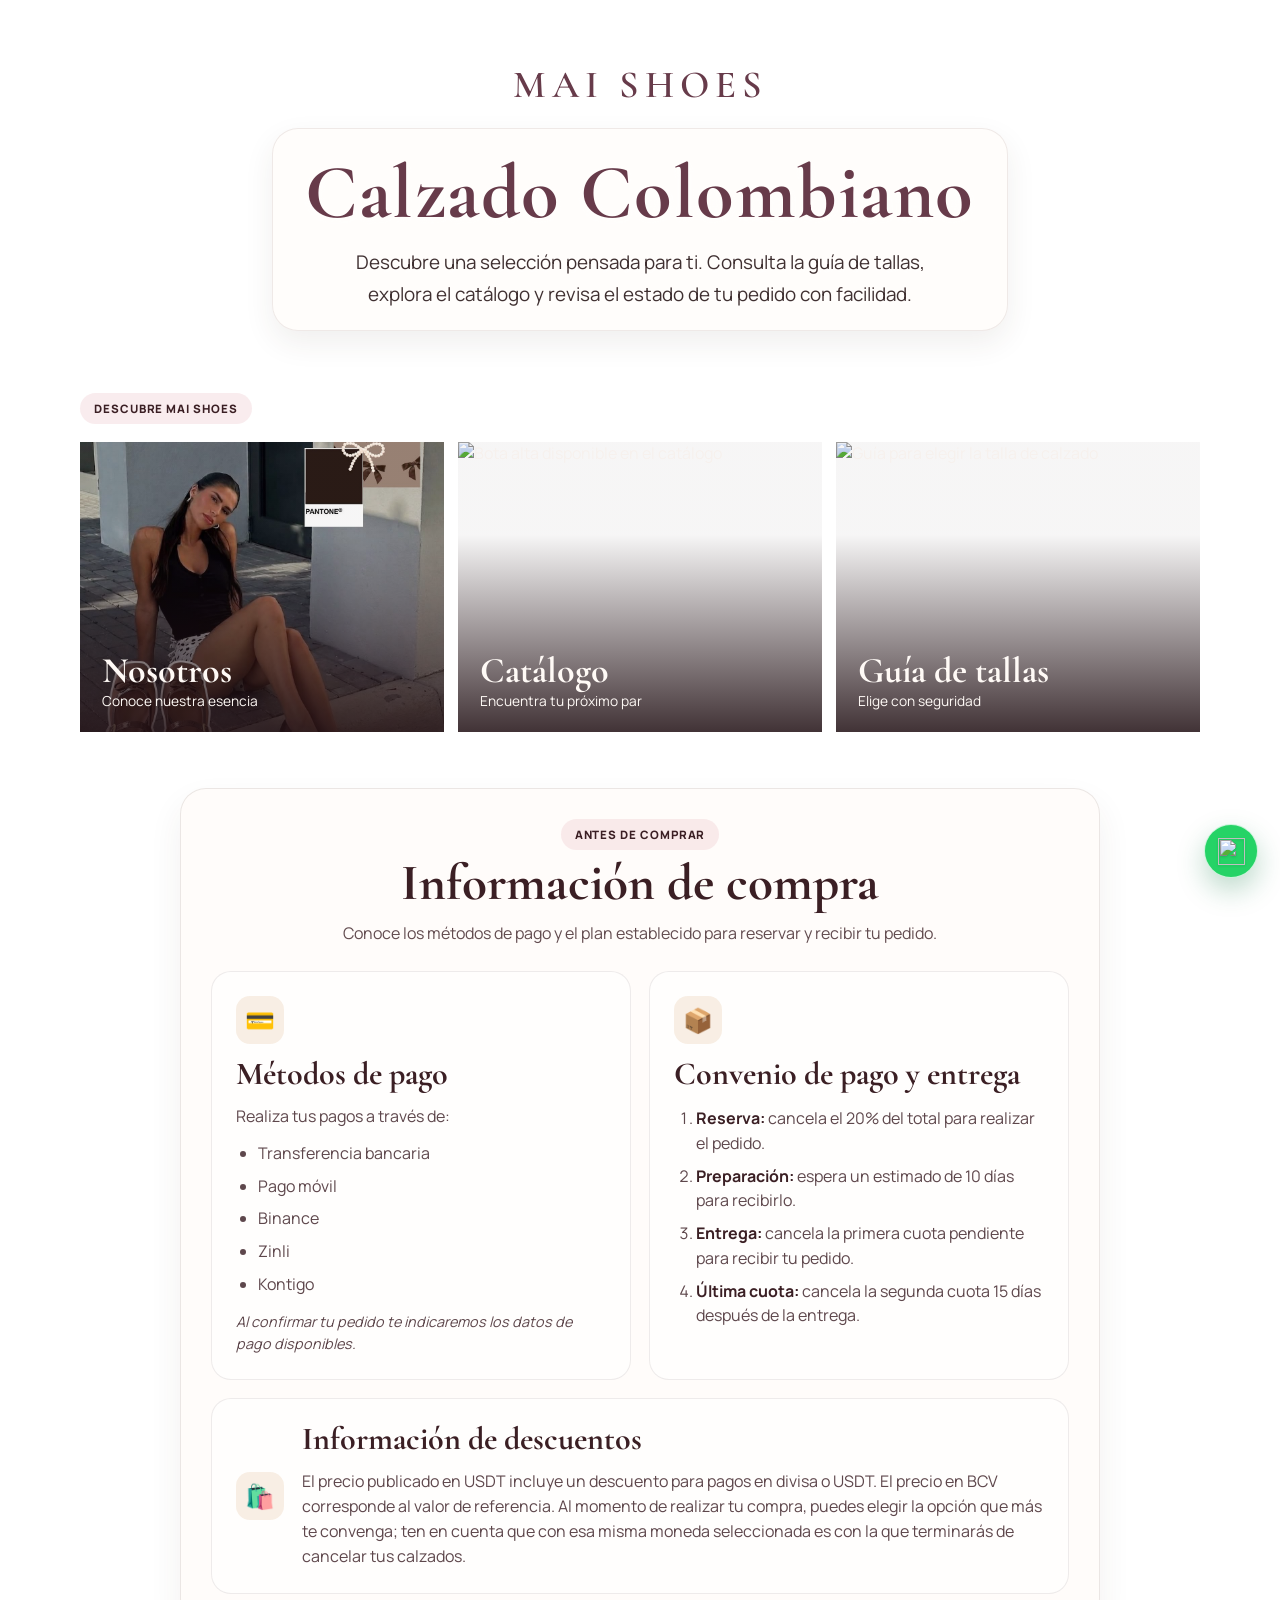
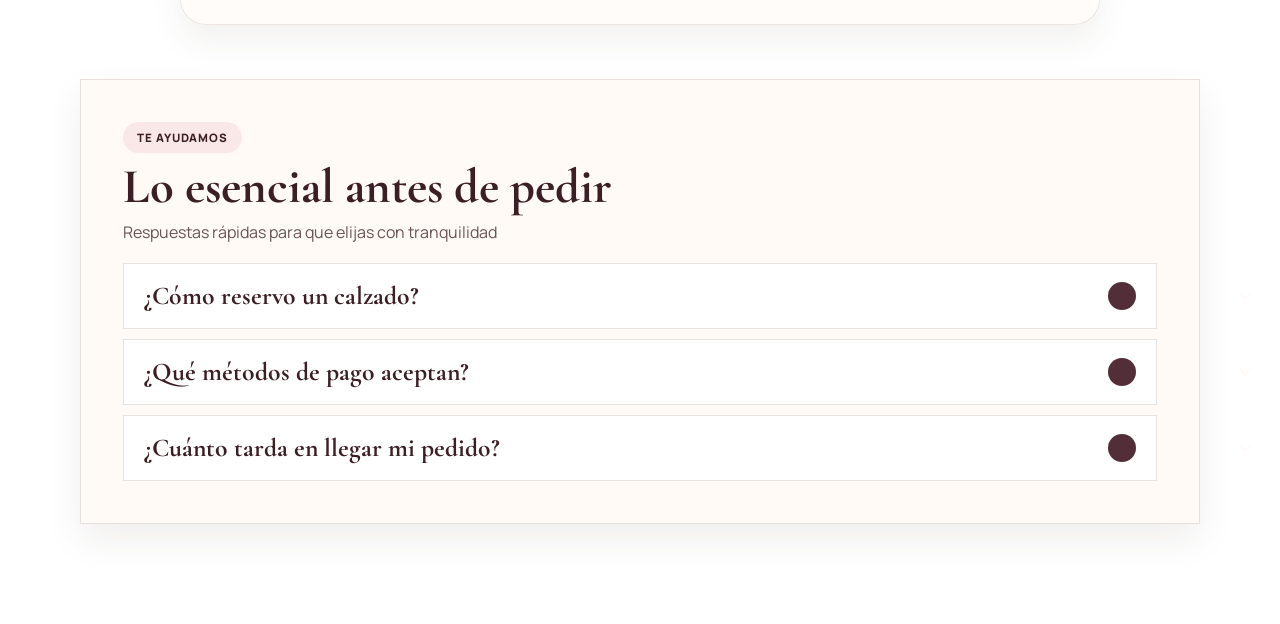
==== commit 7904d8da: "se corrigieron errores" ====
--- a/index.html
+++ b/index.html
@@ -36,11 +36,10 @@
         <section class="home-carousel-section" aria-labelledby="home-carousel-title">
           <div class="home-carousel-heading">
             <p class="eyebrow">Descubre Mai Shoes</p>
-            <h2 id="home-carousel-title">Explora, elige y compra con confianza.</h2>
           </div>
           <div class="home-carousel" aria-label="Secciones principales">
             <a class="carousel-slide carousel-about" href="informacion.html">
-              <img src="img/modelo-rihana-negra.jpg" alt="Modelo de calzado Mai Shoes" loading="lazy" />
+              <img src="img/nosotro.jpg" alt="Modelo de calzado Mai Shoes" loading="lazy" />
               <span class="carousel-slide-content"><strong>Nosotros</strong><em>Conoce nuestra esencia</em></span>
             </a>
             <a class="carousel-slide carousel-catalog" href="catalogo.html">
@@ -101,7 +100,7 @@
           <div class="faq-heading">
             <p class="eyebrow">Te ayudamos</p>
             <h2 id="faq-title">Lo esencial antes de pedir</h2>
-            <p>Respuestas rápidas para que elijas con tranquilidad.</p>
+            <p>Respuestas rápidas para que elijas con tranquilidad</p>
           </div>
           <div class="faq-list">
             <details>
--- a/sytle.css
+++ b/sytle.css
@@ -120,9 +120,9 @@
 
 .home-carousel-heading,
 .faq-heading {
-  display: flex;
-  align-items: flex-end;
-  flex-direction: column;
+  display: grid;
+  width: 100%;
+  justify-items: end;
   gap: 10px;
   margin-bottom: 18px;
 }
@@ -130,8 +130,16 @@
 .home-carousel-heading .eyebrow,
 .faq-heading .eyebrow {
   margin-bottom: 0;
-  align-self: flex-end;
   text-align: right;
+}
+
+.home-carousel-heading {
+  justify-items: start;
+}
+
+.home-carousel-heading .eyebrow,
+.home-carousel-heading h2 {
+  text-align: left;
 }
 
 .home-carousel-heading h2,
@@ -330,13 +338,18 @@
 }
 
 .faq-heading {
-  align-items: flex-end;
+  justify-items: start;
+}
+
+.faq-heading .eyebrow,
+.faq-heading h2 {
+  text-align: left;
 }
 
 .faq-heading > p:last-child {
   max-width: 610px;
   margin: 0;
-  text-align: right;
+  text-align: left;
   color: rgba(59, 31, 36, 0.76);
   line-height: 1.55;
 }
@@ -544,8 +557,25 @@
 
   .home-carousel-heading,
   .faq-heading {
-    align-items: flex-end;
-    flex-direction: column;
+    justify-items: end;
+  }
+
+  .home-carousel-heading {
+    justify-items: start;
+  }
+
+  .faq-heading {
+    justify-items: start;
+  }
+
+  .faq-heading .eyebrow,
+  .faq-heading h2 {
+    text-align: left;
+  }
+
+  .home-carousel-heading .eyebrow,
+  .home-carousel-heading h2 {
+    text-align: left;
   }
 
   .home-carousel-heading h2,
@@ -554,7 +584,7 @@
   }
 
   .faq-heading > p:last-child {
-    text-align: right;
+    text-align: left;
   }
 
   .faq-section {
@@ -2474,17 +2504,92 @@
 
 @media (max-width: 640px) {
   .catalog-page {
-    padding-bottom: 360px;
+    padding: 18px 12px 104px;
+  }
+
+  .catalog-header {
+    align-items: stretch;
+    gap: 12px;
+    margin-bottom: 18px;
+  }
+
+  .catalog-header .brand-inline {
+    text-align: center;
+    font-size: 2.2rem;
+  }
+
+  .catalog-header .top-nav {
+    display: grid;
+    grid-template-columns: repeat(2, minmax(0, 1fr));
+    gap: 4px;
+    padding: 5px;
+    border-radius: 14px;
+  }
+
+  .catalog-header .top-nav a {
+    min-height: 38px;
+    padding: 9px 6px;
+    text-align: center;
+    font-size: 0.68rem;
   }
 
   .toolbar {
+    gap: 12px;
+    padding: 14px;
     flex-direction: column;
     align-items: stretch;
   }
 
+  .toolbar .badge {
+    align-self: flex-start;
+  }
+
   .products-grid {
-    grid-template-columns: repeat(2, minmax(0, 1fr));
-    gap: 12px;
+    grid-template-columns: 1fr;
+    gap: 14px;
+  }
+
+  .select-card {
+    display: grid;
+    grid-template-columns: minmax(118px, 37%) minmax(0, 1fr);
+    border-radius: 14px;
+  }
+
+  .select-card img {
+    height: 100%;
+    min-height: 190px;
+    padding: 8px;
+  }
+
+  .select-card .content {
+    padding: 14px;
+  }
+
+  .card-header-row {
+    gap: 8px;
+  }
+
+  .name {
+    font-size: 1.12rem;
+  }
+
+  .card-badges {
+    justify-content: flex-start;
+  }
+
+  .color-list,
+  .talla-list {
+    gap: 5px;
+  }
+
+  .color-pill {
+    padding: 5px 7px;
+    font-size: 0.68rem;
+  }
+
+  .talla-chip {
+    min-width: 30px;
+    padding: 5px 7px;
   }
 
   .simulator-panel {
@@ -2494,9 +2599,9 @@
     bottom: 0;
     left: 0;
     top: auto;
-    max-height: min(85vh, 640px);
+    max-height: min(78vh, 560px);
     overflow-y: auto;
-    padding: 8px 10px calc(8px + env(safe-area-inset-bottom));
+    padding: 6px 8px calc(6px + env(safe-area-inset-bottom));
     background: rgba(249, 243, 238, 0.94);
     border-top: 1px solid rgba(59, 31, 36, 0.12);
     box-shadow: 0 -10px 30px rgba(59, 31, 36, 0.14);
@@ -2506,7 +2611,7 @@
   .simulator-card {
     max-width: 640px;
     margin: 0 auto;
-    padding: 12px;
+    padding: 8px 10px;
     border: 0;
     border-radius: 18px;
     box-shadow: none;
@@ -2517,10 +2622,10 @@
     width: 100%;
     align-items: center;
     justify-content: space-between;
-    min-height: 34px;
+    min-height: 42px;
     border: 0;
     border-radius: 10px;
-    padding: 7px 12px;
+    padding: 8px 10px;
     background: transparent;
     color: #3b1f24;
     font: inherit;
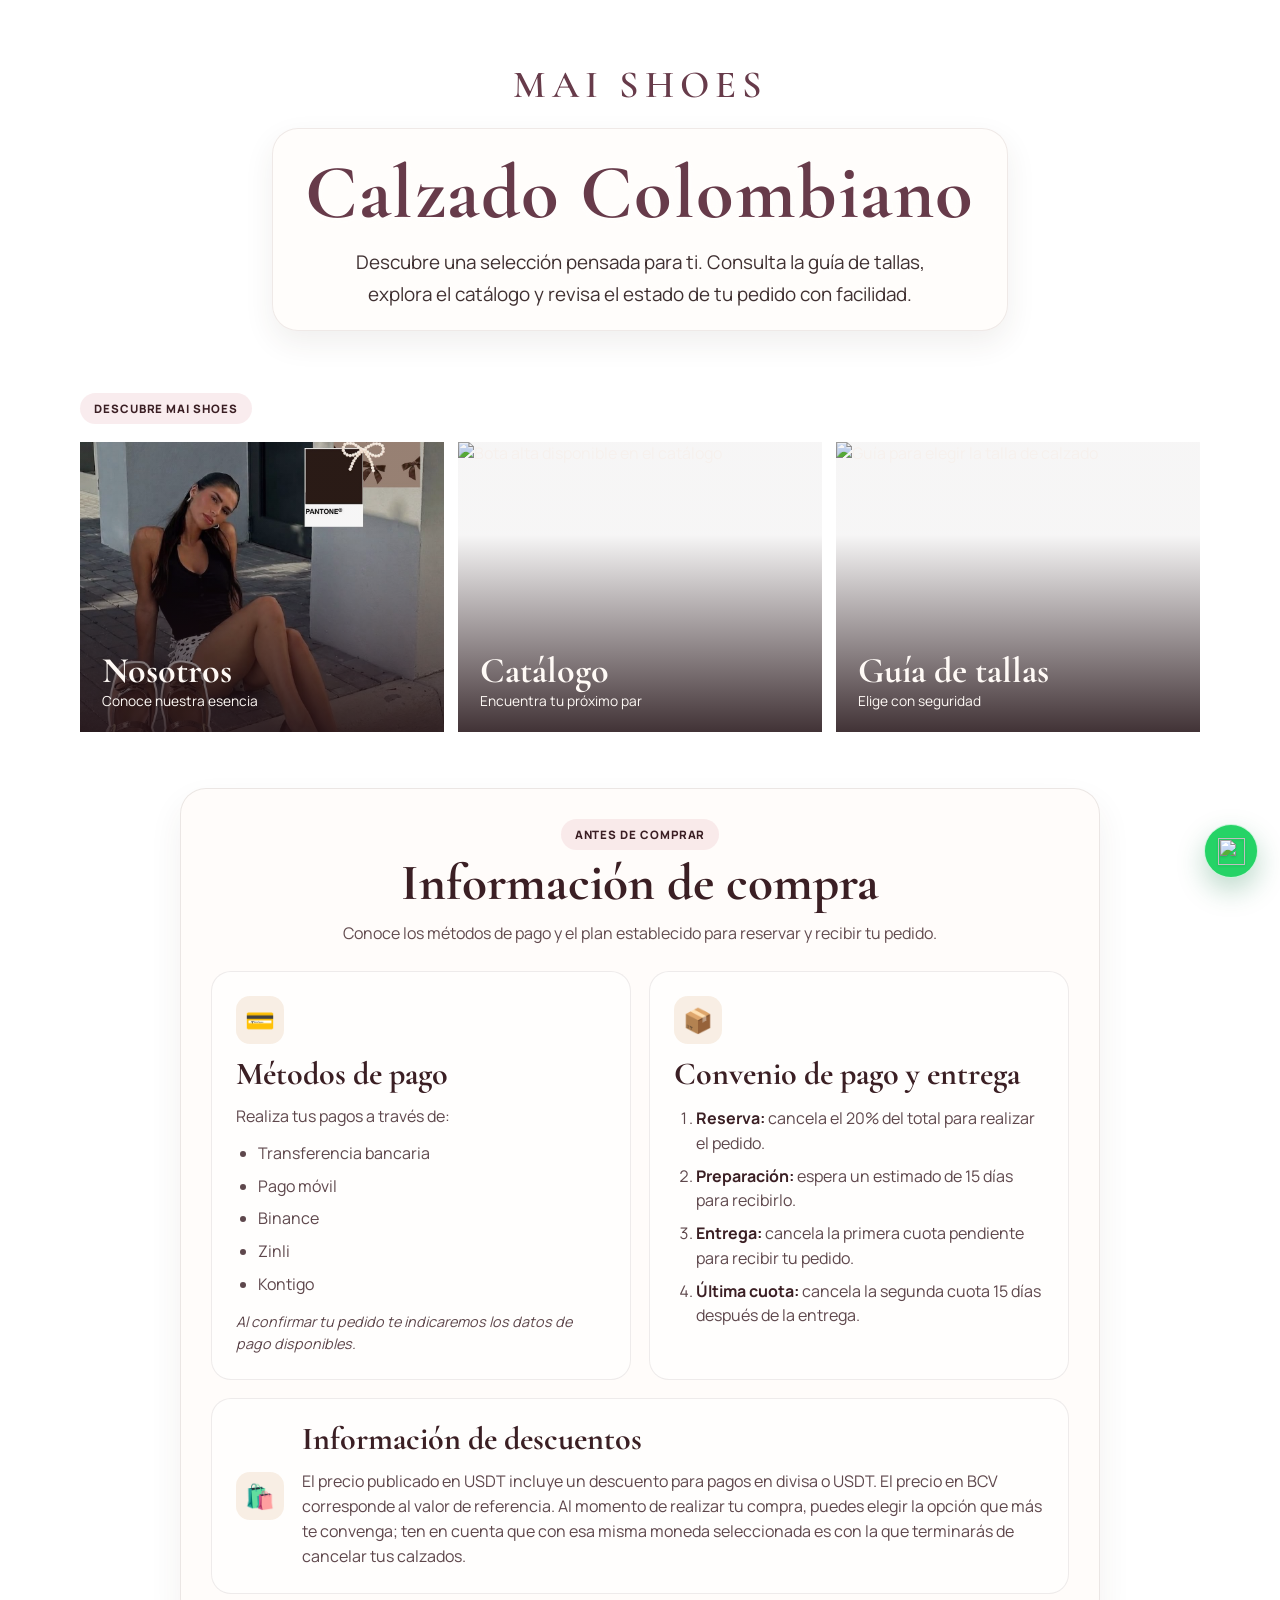
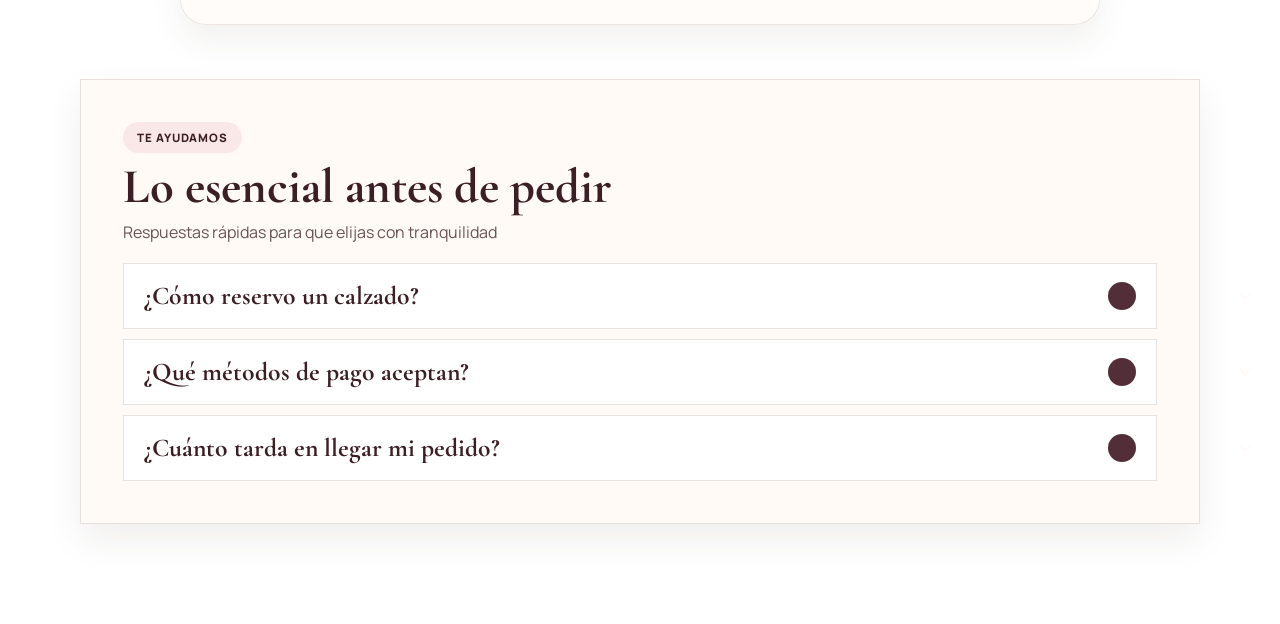
==== commit 1814de6a: "menu desplegable en pantallas moviles" ====
--- a/index.html
+++ b/index.html
@@ -80,7 +80,7 @@
               <h3>Convenio de pago y entrega</h3>
               <ol class="payment-steps">
                 <li><strong>Reserva:</strong> cancela el 20% del total para realizar el pedido.</li>
-                <li><strong>Preparación:</strong> espera un estimado de 10 días para recibirlo.</li>
+                <li><strong>Preparación:</strong> espera un estimado de 15 días para recibirlo.</li>
                 <li><strong>Entrega:</strong> cancela la primera cuota pendiente para recibir tu pedido.</li>
                 <li><strong>Última cuota:</strong> cancela la segunda cuota 15 días después de la entrega.</li>
               </ol>
@@ -113,7 +113,7 @@
             </details>
             <details>
               <summary>¿Cuánto tarda en llegar mi pedido?</summary>
-              <p>La preparación tiene un tiempo estimado de 10 días. Te acompañaremos durante el proceso hasta coordinar la entrega.</p>
+              <p>La preparación tiene un tiempo estimado de 15 días. Te acompañaremos durante el proceso hasta coordinar la entrega.</p>
             </details>
           </div>
         </section>
--- a/sytle.css
+++ b/sytle.css
@@ -1012,6 +1012,10 @@
   background: rgba(31, 59, 77, 0.08);
 }
 
+.site-nav-toggle {
+  display: none;
+}
+
 .catalog-title-wrap {
   text-align: center;
 }
@@ -2545,51 +2549,120 @@
   }
 
   .products-grid {
-    grid-template-columns: 1fr;
-    gap: 14px;
+    grid-template-columns: repeat(2, minmax(0, 1fr));
+    gap: 12px;
   }
 
   .select-card {
-    display: grid;
-    grid-template-columns: minmax(118px, 37%) minmax(0, 1fr);
-    border-radius: 14px;
+    display: flex;
+    flex-direction: column;
+    min-width: 0;
+    border-radius: 16px;
   }
 
   .select-card img {
-    height: 100%;
-    min-height: 190px;
+    width: 100%;
+    height: clamp(112px, 36vw, 148px);
+    min-height: 0;
     padding: 8px;
   }
 
   .select-card .content {
-    padding: 14px;
+    display: flex;
+    flex: 1;
+    flex-direction: column;
+    padding: 10px;
   }
 
   .card-header-row {
-    gap: 8px;
-  }
-
-  .name {
-    font-size: 1.12rem;
-  }
-
-  .card-badges {
+    flex-direction: column;
+    gap: 5px;
+    margin-bottom: 7px;
+  }
+
+  .select-card .name {
+    font-size: 0.98rem;
+    line-height: 1.15;
+  }
+
+  .select-card .card-badges {
     justify-content: flex-start;
-  }
-
-  .color-list,
-  .talla-list {
-    gap: 5px;
-  }
-
-  .color-pill {
-    padding: 5px 7px;
+    gap: 4px;
+  }
+
+  .select-card .new-badge,
+  .select-card .availability-badge {
+    padding: 4px 6px;
+    font-size: 0.58rem;
+    letter-spacing: 0.02em;
+  }
+
+  .select-card .meta {
+    margin-bottom: 4px;
+  }
+
+  .select-card .price-stack {
+    gap: 0;
+  }
+
+  .select-card .price-old {
     font-size: 0.68rem;
   }
 
-  .talla-chip {
-    min-width: 30px;
-    padding: 5px 7px;
+  .select-card .price-discount {
+    font-size: 1.15rem;
+    line-height: 1.1;
+  }
+
+  .select-card .info-block {
+    margin-top: 8px;
+  }
+
+  .select-card .info-label {
+    margin-bottom: 5px;
+    font-size: 0.6rem;
+    letter-spacing: 0.03em;
+  }
+
+  .select-card .color-list,
+  .select-card .talla-list {
+    gap: 4px;
+  }
+
+  .select-card .color-pill {
+    width: 20px;
+    height: 20px;
+    justify-content: center;
+    padding: 3px;
+  }
+
+  .select-card .color-pill > span:not(.color-dot) {
+    display: none;
+  }
+
+  .select-card .color-dot {
+    width: 12px;
+    height: 12px;
+  }
+
+  .select-card .talla-chip {
+    min-width: 26px;
+    padding: 4px 5px;
+    border-radius: 7px;
+    font-size: 0.66rem;
+  }
+
+  .select-card .card-actions {
+    margin-top: auto;
+    padding-top: 10px;
+  }
+
+  .select-card .select-button {
+    width: 100%;
+    min-height: 38px;
+    padding: 8px 5px;
+    border-radius: 10px;
+    font-size: 0.72rem;
   }
 
   .simulator-panel {
@@ -3478,3 +3551,97 @@
     gap: 10px;
   }
 }
+
+@media (max-width: 760px) {
+  .site-nav-toggle {
+    display: flex;
+    width: min(100%, 360px);
+    min-height: 44px;
+    align-items: center;
+    justify-content: space-between;
+    align-self: center;
+    padding: 10px 14px;
+    border: 1px solid var(--boutique-line);
+    border-radius: 14px;
+    background: rgba(255, 252, 248, 0.92);
+    color: var(--boutique-wine);
+    font: inherit;
+    font-size: 0.78rem;
+    font-weight: 800;
+    letter-spacing: 0.06em;
+    text-transform: uppercase;
+    cursor: pointer;
+    box-shadow: 0 8px 20px rgba(79, 48, 48, 0.06);
+  }
+
+  .site-nav-toggle:focus-visible {
+    outline: 3px solid rgba(177, 138, 88, 0.45);
+    outline-offset: 2px;
+  }
+
+  .site-nav-toggle-icon,
+  .site-nav-toggle-icon::before,
+  .site-nav-toggle-icon::after {
+    display: block;
+    width: 18px;
+    height: 2px;
+    border-radius: 2px;
+    background: currentColor;
+    transition: transform 0.2s ease;
+  }
+
+  .site-nav-toggle-icon {
+    position: relative;
+  }
+
+  .site-nav-toggle-icon::before,
+  .site-nav-toggle-icon::after {
+    position: absolute;
+    left: 0;
+    content: '';
+  }
+
+  .site-nav-toggle-icon::before {
+    transform: translateY(-6px);
+  }
+
+  .site-nav-toggle-icon::after {
+    transform: translateY(6px);
+  }
+
+  .is-nav-open .site-nav-toggle-icon {
+    background: transparent;
+  }
+
+  .is-nav-open .site-nav-toggle-icon::before {
+    transform: rotate(45deg);
+  }
+
+  .is-nav-open .site-nav-toggle-icon::after {
+    transform: rotate(-45deg);
+  }
+
+  .catalog-header .top-nav,
+  .info-header .top-nav {
+    display: none;
+    width: min(100%, 360px);
+    flex-direction: column;
+    gap: 4px;
+    align-self: center;
+    padding: 8px;
+    border-radius: 16px;
+  }
+
+  .catalog-header.is-nav-open .top-nav,
+  .info-header.is-nav-open .top-nav {
+    display: flex;
+  }
+
+  .catalog-header .top-nav a,
+  .info-header .top-nav a {
+    min-height: 42px;
+    padding: 11px 12px;
+    text-align: left;
+    font-size: 0.76rem;
+  }
+}
